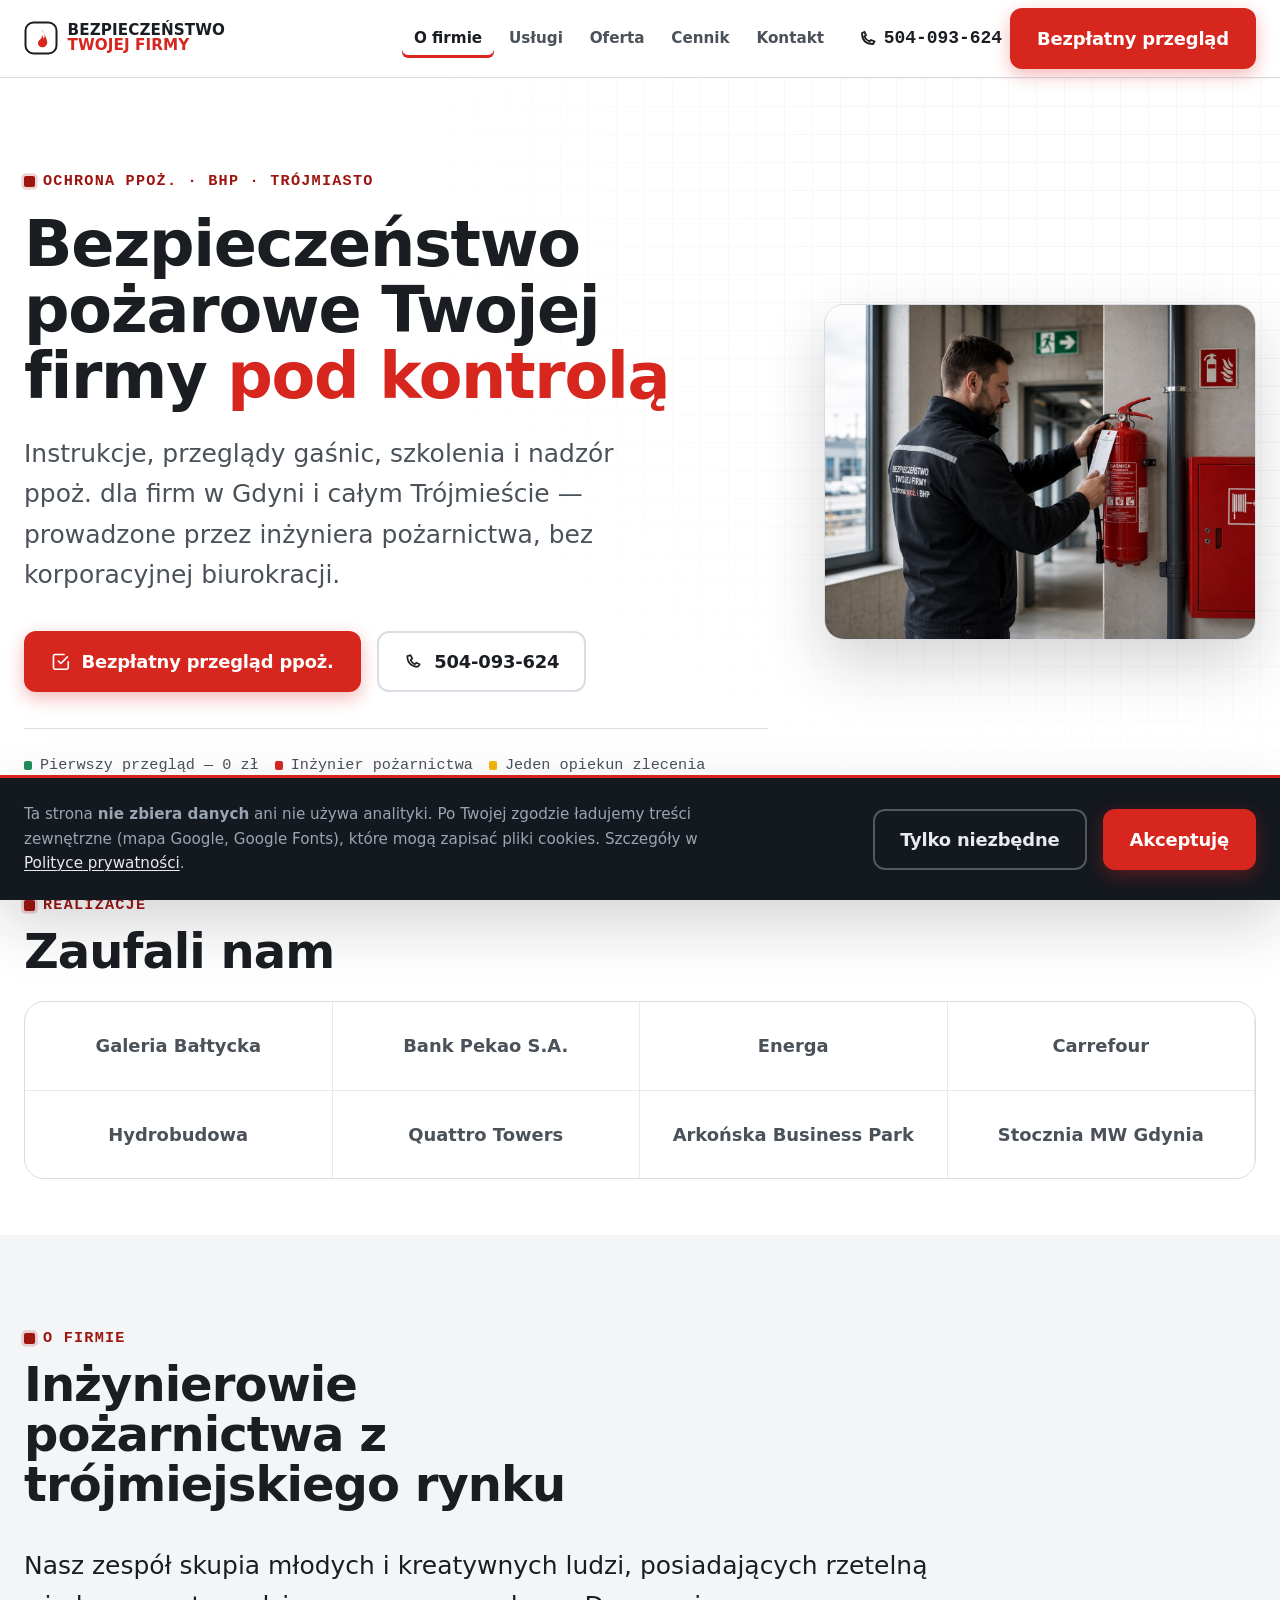
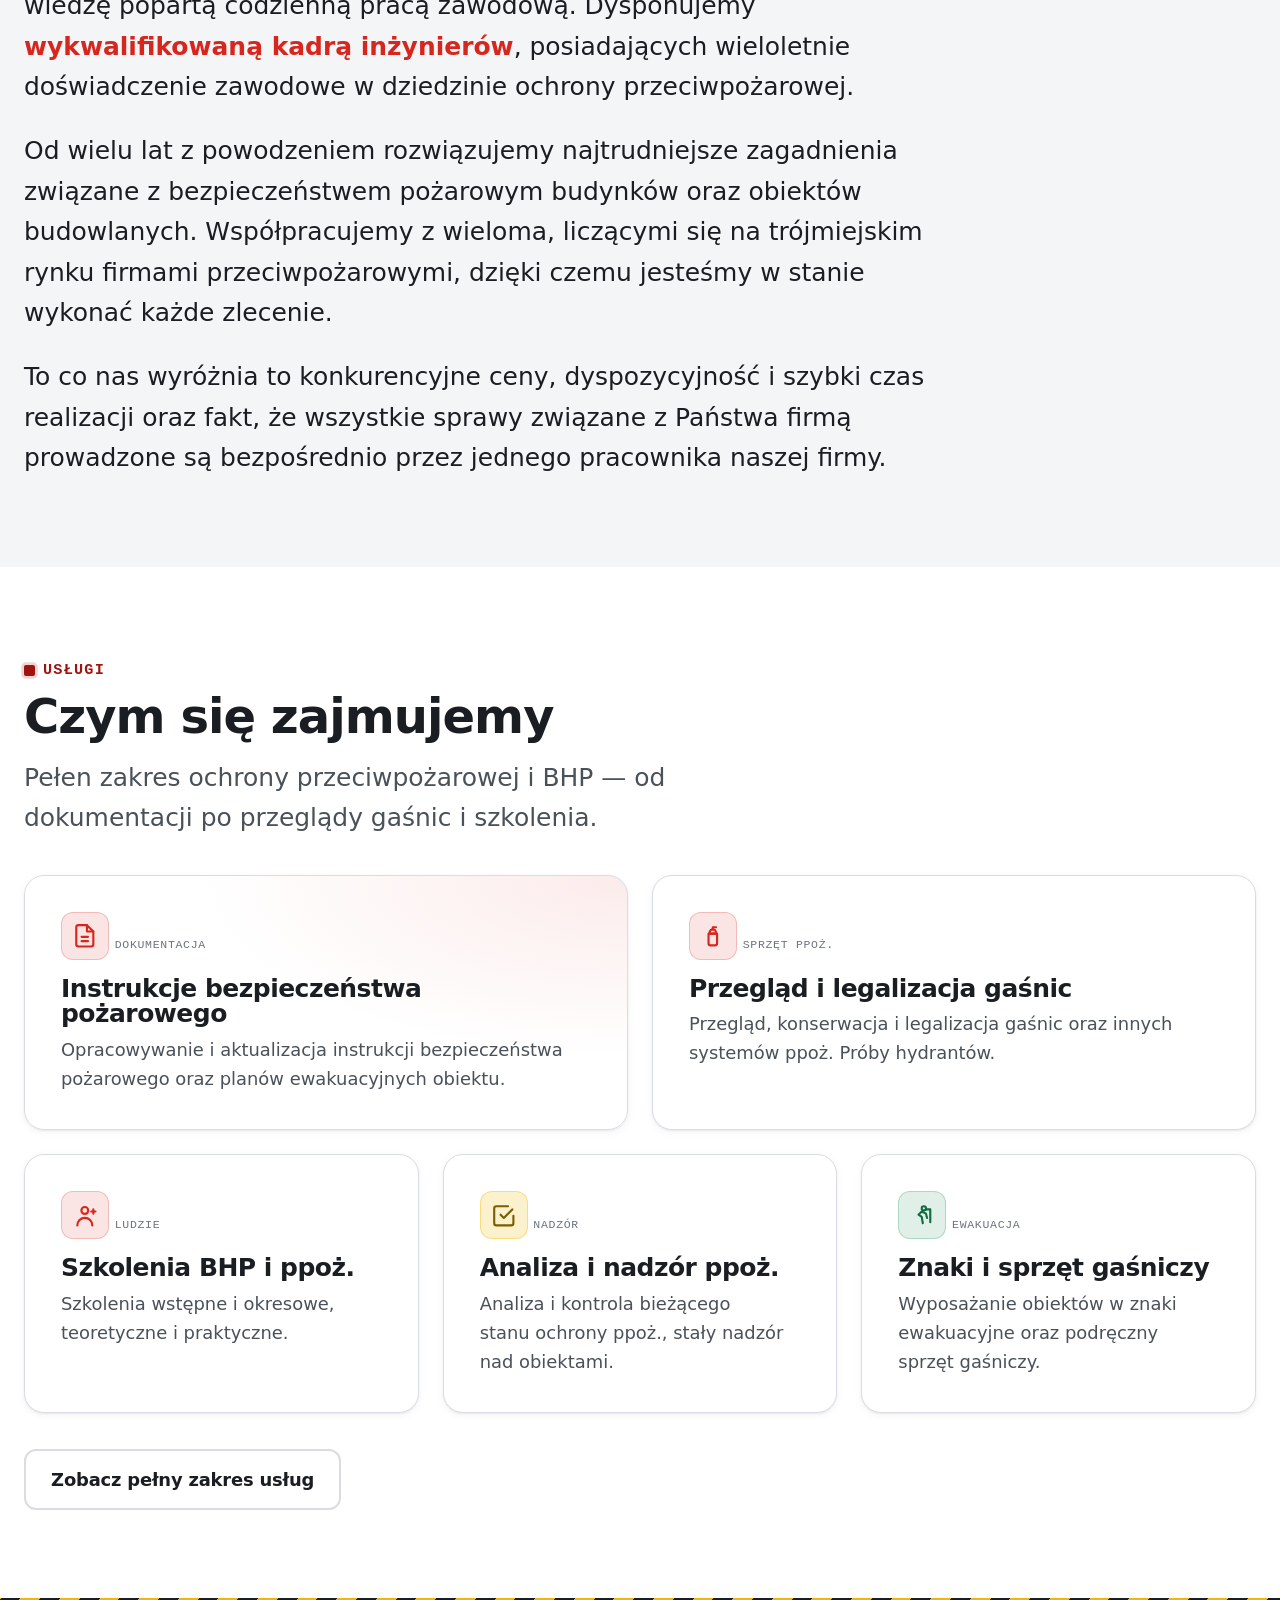
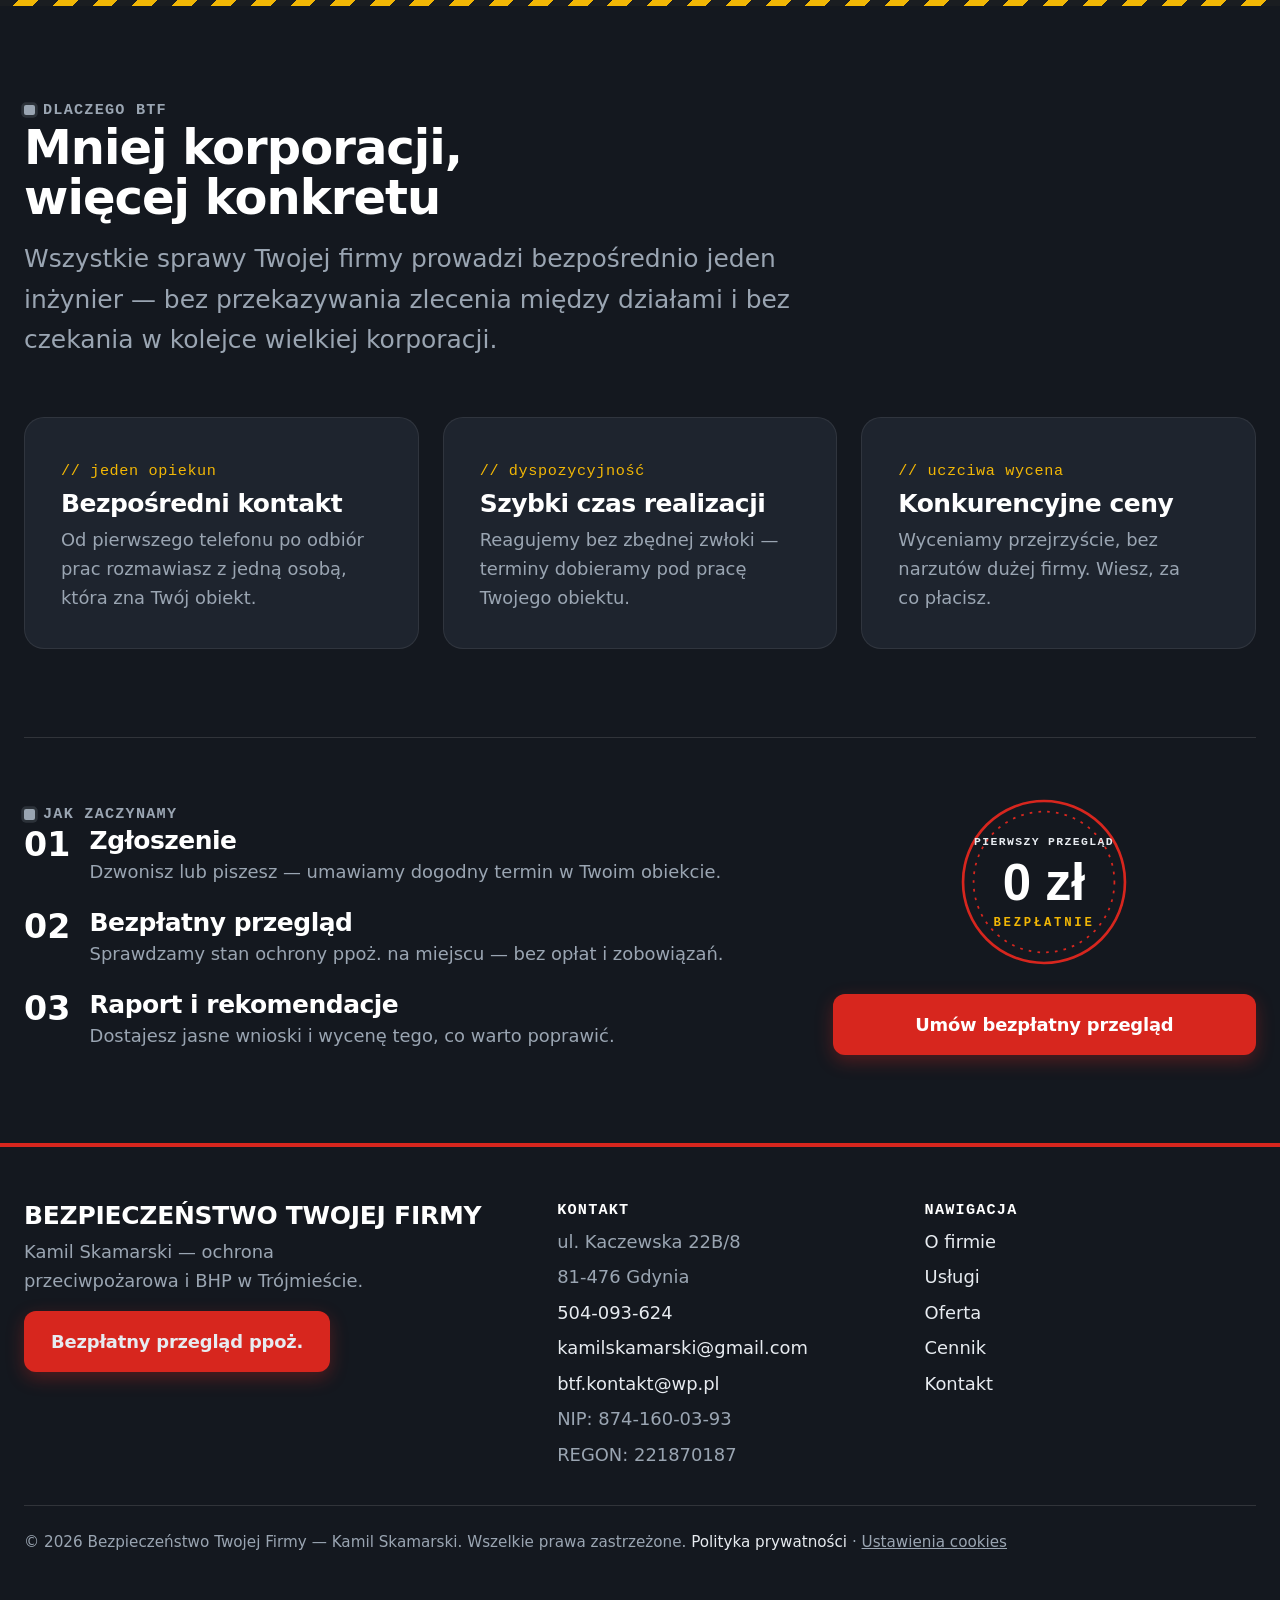
==== index.html @ 6c45b026 "BTF — nowoczesna statyczna strona ppoż./BHP dla GitHub Pages (mapa bez klucza API)" ====
<!doctype html>
<html lang="pl">
<head>
  <meta charset="utf-8">
  <meta name="viewport" content="width=device-width, initial-scale=1">
  <title>BTF — Bezpieczeństwo Twojej Firmy | ochrona ppoż. i BHP, Trójmiasto</title>
  <meta name="description" content="Bezpieczeństwo Twojej Firmy — Kamil Skamarski. Ochrona przeciwpożarowa i BHP w Gdyni i całym Trójmieście: instrukcje, przeglądy gaśnic, szkolenia. Pierwszy przegląd ppoż. bezpłatnie.">
  <link rel="canonical" href="https://btf-gdynia.pl/">
  <link rel="icon" href="assets/img/favicon.svg" type="image/svg+xml">
  <meta property="og:title" content="BTF — Bezpieczeństwo Twojej Firmy">
  <meta property="og:description" content="Ochrona przeciwpożarowa i BHP w Trójmieście. Pierwszy przegląd ppoż. bezpłatnie.">
  <meta property="og:type" content="website">
  <meta property="og:url" content="https://btf-gdynia.pl/">
  <meta property="og:image" content="assets/img/og-default.jpg">
  <link rel="stylesheet" href="assets/css/tokens.css">
  <link rel="stylesheet" href="assets/css/base.css">
  <link rel="stylesheet" href="assets/css/layout.css">
  <script type="application/ld+json">
  {
    "@context": "https://schema.org",
    "@type": "LocalBusiness",
    "name": "Bezpieczeństwo Twojej Firmy — Kamil Skamarski",
    "description": "Ochrona przeciwpożarowa (ppoż.) i BHP dla firm w Gdyni i Trójmieście.",
    "url": "https://btf-gdynia.pl/",
    "telephone": "+48504093624",
    "email": "kamilskamarski@gmail.com",
    "image": "https://btf-gdynia.pl/assets/img/og-default.jpg",
    "address": {
      "@type": "PostalAddress",
      "streetAddress": "ul. Kaczewska 22B/8",
      "postalCode": "81-476",
      "addressLocality": "Gdynia",
      "addressCountry": "PL"
    },
    "areaServed": "Trójmiasto",
    "vatID": "874-160-03-93"
  }
  </script>
</head>
<body>
  <a class="skip-link" href="#main">Przejdź do treści</a>
  <header class="site-header">
    <div class="container site-header__inner">
      <a class="brand" href="index.html" aria-label="Bezpieczeństwo Twojej Firmy — strona główna">
        <svg class="brand__mark" width="34" height="34" viewBox="0 0 34 34" aria-hidden="true" fill="none">
          <rect x="1.5" y="1.5" width="31" height="31" rx="8" stroke="currentColor" stroke-width="2"/>
          <path d="M17 8c2.4 2.3 3.6 4.6 3.6 6.9 0 1.2-.5 2.2-1.3 2.9.1-1.3-.4-2.5-1.5-3.6.2 2.3-.8 3.6-2 4.6-1 .9-1.8 1.9-1.8 3.4 0 2.4 2 4.1 4.3 4.1 2.8 0 5-2.2 5-5.3C22.3 16.4 20 11.6 17 8Z" fill="#D7261E"/>
        </svg>
        <span class="brand__name">Bezpieczeństwo<br><b>Twojej Firmy</b></span>
      </a>
      <button class="nav-toggle" type="button" aria-label="Otwórz menu" aria-expanded="false" aria-controls="primary-nav">
        <svg width="22" height="22" viewBox="0 0 22 22" aria-hidden="true" fill="none" stroke="currentColor" stroke-width="2" stroke-linecap="round">
          <path d="M3 6h16M3 11h16M3 16h16"/>
        </svg>
      </button>
      <nav id="primary-nav" class="primary-nav" aria-label="Menu główne">
        <ul class="primary-nav__list">
          <li><a href="index.html" aria-current="page">O firmie</a></li>
          <li><a href="uslugi.html">Usługi</a></li>
          <li><a href="oferta.html">Oferta</a></li>
          <li><a href="cennik.html">Cennik</a></li>
          <li><a href="kontakt.html">Kontakt</a></li>
        </ul>
      </nav>
      <div class="header-cta">
        <a class="header-phone" href="tel:+48504093624">
          <svg width="18" height="18" viewBox="0 0 18 18" aria-hidden="true" fill="none" stroke="currentColor" stroke-width="1.8">
            <path d="M3 4c0 7 4 11 11 11l1.5-2.5L12 11l-1.5 1.5C8.7 11.8 6.2 9.3 5.5 7.5L7 6 5.5 3 3 4Z"/>
          </svg>
          <span class="header-phone__label">504-093-624</span>
        </a>
        <a class="btn btn--primary" href="oferta.html#bezplatny-przeglad">Bezpłatny przegląd</a>
      </div>
    </div>
  </header>

  <main id="main">
    <section class="hero">
      <div class="container hero__grid">
        <div class="hero__copy">
          <span class="eyebrow">Ochrona ppoż. · BHP · Trójmiasto</span>
          <h1>Bezpieczeństwo pożarowe Twojej firmy <span class="accent">pod&nbsp;kontrolą</span></h1>
          <p class="hero__lead">Instrukcje, przeglądy gaśnic, szkolenia i nadzór ppoż. dla firm w Gdyni i całym Trójmieście — prowadzone przez inżyniera pożarnictwa, bez korporacyjnej biurokracji.</p>
          <div class="hero__cta">
            <a class="btn btn--primary" href="oferta.html#bezplatny-przeglad">
              <svg class="btn__ico" viewBox="0 0 24 24" aria-hidden="true" fill="none" stroke="currentColor" stroke-width="2" stroke-linecap="round" stroke-linejoin="round"><path d="m9 11 3 3 8-8"/><path d="M21 12v7a2 2 0 0 1-2 2H5a2 2 0 0 1-2-2V5a2 2 0 0 1 2-2h11"/></svg>
              Bezpłatny przegląd ppoż.
            </a>
            <a class="btn btn--ghost" href="tel:+48504093624">
              <svg class="btn__ico" viewBox="0 0 24 24" aria-hidden="true" fill="none" stroke="currentColor" stroke-width="2"><path d="M4 5c0 8 5 13 13 13l2-3-4-2-2 2c-2-1-4-3-5-5l2-2-2-4-4 1Z"/></svg>
              504-093-624
            </a>
          </div>
          <ul class="hero__tags">
            <li class="is-evac">Pierwszy przegląd — 0&nbsp;zł</li>
            <li>Inżynier pożarnictwa</li>
            <li class="is-caution">Jeden opiekun zlecenia</li>
          </ul>
        </div>

        <figure class="hero__media">
          <img class="hero__img" src="assets/img/hero.jpg" width="1422" height="1106"
               alt="Inżynier Bezpieczeństwo Twojej Firmy sprawdza gaśnicę proszkową w obiekcie, obok znak ewakuacyjny i szafka hydrantowa">
        </figure>
      </div>
    </section>

    <section class="logos">
      <div class="container">
        <div class="section__head">
          <span class="eyebrow">Realizacje</span>
          <h2>Zaufali nam</h2>
        </div>
        <ul class="logos__list">
          <li>Galeria Bałtycka</li>
          <li>Bank Pekao S.A.</li>
          <li>Energa</li>
          <li>Carrefour</li>
          <li>Hydrobudowa</li>
          <li>Quattro Towers</li>
          <li>Arkońska Business Park</li>
          <li>Stocznia MW Gdynia</li>
        </ul>
      </div>
    </section>

    <section class="section section--alt">
      <div class="container">
        <div class="section__head">
          <span class="eyebrow">O firmie</span>
          <h2>Inżynierowie pożarnictwa z trójmiejskiego rynku</h2>
        </div>
        <div class="prose">
          <p>Nasz zespół skupia młodych i kreatywnych ludzi, posiadających rzetelną wiedzę popartą codzienną pracą zawodową. Dysponujemy <span class="lead-mark">wykwalifikowaną kadrą inżynierów</span>, posiadających wieloletnie doświadczenie zawodowe w dziedzinie ochrony przeciwpożarowej.</p>
          <p>Od wielu lat z powodzeniem rozwiązujemy najtrudniejsze zagadnienia związane z bezpieczeństwem pożarowym budynków oraz obiektów budowlanych. Współpracujemy z wieloma, liczącymi się na trójmiejskim rynku firmami przeciwpożarowymi, dzięki czemu jesteśmy w stanie wykonać każde zlecenie.</p>
          <p>To co nas wyróżnia to konkurencyjne ceny, dyspozycyjność i szybki czas realizacji oraz fakt, że wszystkie sprawy związane z Państwa firmą prowadzone są bezpośrednio przez jednego pracownika naszej firmy.</p>
        </div>
      </div>
    </section>

    <section class="section" id="uslugi-teaser">
      <div class="container">
        <div class="section__head">
          <span class="eyebrow">Usługi</span>
          <h2>Czym się zajmujemy</h2>
          <p>Pełen zakres ochrony przeciwpożarowej i BHP — od dokumentacji po przeglądy gaśnic i szkolenia.</p>
        </div>
        <div class="bento">
          <article class="card card--feature">
            <span class="card__icon" aria-hidden="true">
              <svg viewBox="0 0 24 24" fill="none" stroke="currentColor" stroke-width="2" stroke-linecap="round" stroke-linejoin="round"><path d="M14 2H6a2 2 0 0 0-2 2v16a2 2 0 0 0 2 2h12a2 2 0 0 0 2-2V8Z"/><path d="M14 2v6h6M9 13h6M9 17h6"/></svg>
            </span>
            <span class="card__tag">Dokumentacja</span>
            <h3>Instrukcje bezpieczeństwa pożarowego</h3>
            <p>Opracowywanie i aktualizacja instrukcji bezpieczeństwa pożarowego oraz planów ewakuacyjnych obiektu.</p>
          </article>
          <article class="card card--wide">
            <span class="card__icon" aria-hidden="true">
              <svg viewBox="0 0 24 24" fill="none" stroke="currentColor" stroke-width="2" stroke-linecap="round" stroke-linejoin="round"><path d="M9 9a3 3 0 0 1 6 0v1h-6Z"/><path d="M8 10h8v9a2 2 0 0 1-2 2h-4a2 2 0 0 1-2-2Z"/><path d="M12 6V4M12 4h3"/></svg>
            </span>
            <span class="card__tag">Sprzęt ppoż.</span>
            <h3>Przegląd i legalizacja gaśnic</h3>
            <p>Przegląd, konserwacja i legalizacja gaśnic oraz innych systemów ppoż. Próby hydrantów.</p>
          </article>
          <article class="card">
            <span class="card__icon" aria-hidden="true">
              <svg viewBox="0 0 24 24" fill="none" stroke="currentColor" stroke-width="2" stroke-linecap="round" stroke-linejoin="round"><circle cx="12" cy="7" r="3.2"/><path d="M5 21a7 7 0 0 1 14 0"/><path d="M18 8h4M20 6v4"/></svg>
            </span>
            <span class="card__tag">Ludzie</span>
            <h3>Szkolenia BHP i ppoż.</h3>
            <p>Szkolenia wstępne i okresowe, teoretyczne i praktyczne.</p>
          </article>
          <article class="card">
            <span class="card__icon card__icon--caution" aria-hidden="true">
              <svg viewBox="0 0 24 24" fill="none" stroke="currentColor" stroke-width="2" stroke-linecap="round" stroke-linejoin="round"><path d="m9 11 3 3 8-8"/><path d="M21 12v7a2 2 0 0 1-2 2H5a2 2 0 0 1-2-2V5a2 2 0 0 1 2-2h11"/></svg>
            </span>
            <span class="card__tag">Nadzór</span>
            <h3>Analiza i nadzór ppoż.</h3>
            <p>Analiza i kontrola bieżącego stanu ochrony ppoż., stały nadzór nad obiektami.</p>
          </article>
          <article class="card">
            <span class="card__icon card__icon--evac" aria-hidden="true">
              <svg viewBox="0 0 24 24" fill="none" stroke="currentColor" stroke-width="2" stroke-linecap="round" stroke-linejoin="round"><circle cx="13" cy="5" r="2"/><path d="M11 8 8 11l3 2 1 6M11 8l4 2 1 4"/><path d="M19 6v12M19 6h-4"/></svg>
            </span>
            <span class="card__tag">Ewakuacja</span>
            <h3>Znaki i sprzęt gaśniczy</h3>
            <p>Wyposażanie obiektów w znaki ewakuacyjne oraz podręczny sprzęt gaśniczy.</p>
          </article>
        </div>
        <p style="margin-top: var(--space-l)">
          <a class="btn btn--ghost" href="uslugi.html">Zobacz pełny zakres usług</a>
        </p>
      </div>
    </section>

    <section class="band--carbon">
      <div class="tape-rule" aria-hidden="true"></div>
      <div class="container band__inner">
        <span class="eyebrow eyebrow--on-carbon">Dlaczego BTF</span>
        <h2>Mniej korporacji, więcej konkretu</h2>
        <p class="band__intro">Wszystkie sprawy Twojej firmy prowadzi bezpośrednio jeden inżynier — bez przekazywania zlecenia między działami i bez czekania w kolejce wielkiej korporacji.</p>

        <div class="why-grid">
          <article class="why-card">
            <span class="why-card__k">// jeden opiekun</span>
            <h3>Bezpośredni kontakt</h3>
            <p>Od pierwszego telefonu po odbiór prac rozmawiasz z jedną osobą, która zna Twój obiekt.</p>
          </article>
          <article class="why-card">
            <span class="why-card__k">// dyspozycyjność</span>
            <h3>Szybki czas realizacji</h3>
            <p>Reagujemy bez zbędnej zwłoki — terminy dobieramy pod pracę Twojego obiektu.</p>
          </article>
          <article class="why-card">
            <span class="why-card__k">// uczciwa wycena</span>
            <h3>Konkurencyjne ceny</h3>
            <p>Wyceniamy przejrzyście, bez narzutów dużej firmy. Wiesz, za co płacisz.</p>
          </article>
        </div>

        <div class="steps-wrap">
          <div>
            <span class="eyebrow eyebrow--on-carbon">Jak zaczynamy</span>
            <ol class="steps">
              <li class="step"><span class="step__num" aria-hidden="true"></span><div><h3>Zgłoszenie</h3><p>Dzwonisz lub piszesz — umawiamy dogodny termin w Twoim obiekcie.</p></div></li>
              <li class="step"><span class="step__num" aria-hidden="true"></span><div><h3>Bezpłatny przegląd</h3><p>Sprawdzamy stan ochrony ppoż. na miejscu — bez opłat i zobowiązań.</p></div></li>
              <li class="step"><span class="step__num" aria-hidden="true"></span><div><h3>Raport i rekomendacje</h3><p>Dostajesz jasne wnioski i wycenę tego, co warto poprawić.</p></div></li>
            </ol>
          </div>
          <div class="seal-card">
            <svg class="seal" viewBox="0 0 200 200" role="img" aria-label="Pieczęć: pierwszy przegląd ppoż. bezpłatnie" xmlns="http://www.w3.org/2000/svg">
              <circle cx="100" cy="100" r="92" fill="none" stroke="#D7261E" stroke-width="3"/>
              <circle cx="100" cy="100" r="80" fill="none" stroke="#D7261E" stroke-width="2" stroke-dasharray="3 7"/>
              <text x="100" y="58" text-anchor="middle" fill="#E7EBF0" font-family="'IBM Plex Mono', monospace" font-size="13" font-weight="600" letter-spacing="0.12em">PIERWSZY PRZEGLĄD</text>
              <text x="100" y="120" text-anchor="middle" fill="#FFFFFF" font-family="'Archivo', sans-serif" font-size="58" font-weight="900">0 zł</text>
              <text x="100" y="150" text-anchor="middle" fill="#F2B705" font-family="'IBM Plex Mono', monospace" font-size="14" font-weight="600" letter-spacing="0.22em">BEZPŁATNIE</text>
            </svg>
            <a class="btn btn--primary" href="oferta.html#bezplatny-przeglad">Umów bezpłatny przegląd</a>
          </div>
        </div>
      </div>
    </section>
  </main>

  <footer class="site-footer">
    <div class="container">
      <div class="footer-grid">
        <div>
          <h2>BEZPIECZEŃSTWO TWOJEJ FIRMY</h2>
          <p class="footer-tagline">Kamil Skamarski — ochrona przeciwpożarowa i BHP w Trójmieście.</p>
          <p class="footer-cta">
            <a class="btn btn--primary" href="oferta.html#bezplatny-przeglad">Bezpłatny przegląd ppoż.</a>
          </p>
        </div>
        <div>
          <h3>Kontakt</h3>
          <ul class="footer-list">
            <li>ul. Kaczewska 22B/8</li>
            <li>81-476 Gdynia</li>
            <li><a href="tel:+48504093624">504-093-624</a></li>
            <li><a href="mailto:kamilskamarski@gmail.com">kamilskamarski@gmail.com</a></li>
            <li><a href="mailto:btf.kontakt@wp.pl">btf.kontakt@wp.pl</a></li>
            <li>NIP: 874-160-03-93</li>
            <li>REGON: 221870187</li>
          </ul>
        </div>
        <div>
          <h3>Nawigacja</h3>
          <ul class="footer-list">
            <li><a href="index.html">O firmie</a></li>
            <li><a href="uslugi.html">Usługi</a></li>
            <li><a href="oferta.html">Oferta</a></li>
            <li><a href="cennik.html">Cennik</a></li>
            <li><a href="kontakt.html">Kontakt</a></li>
          </ul>
        </div>
      </div>
      <p class="footer-meta">© 2026 Bezpieczeństwo Twojej Firmy — Kamil Skamarski. Wszelkie prawa zastrzeżone. <a href="polityka-prywatnosci.html">Polityka prywatności</a> · <button type="button" class="footer-cookie-link" data-cookie-settings>Ustawienia cookies</button></p>
    </div>
  </footer>
  <script src="assets/js/nav.js" defer></script>
  <script src="assets/js/consent.js" defer></script>
</body>
</html>
---- assets/css/tokens.css ----
/* ==========================================================================
   BTF design tokens — single source of truth for the visual system.
   Direction "Plan ewakuacji": light, trustworthy base + a coded safety-sign
   language (red = ppoż., amber = ostrzeżenie, green = ewakuacja) and an
   industrial signage typography. One dark "carbon" band adds depth.
   ========================================================================== */
/* Web fonts (Google Fonts) are loaded by assets/js/consent.js ONLY after the
   user accepts cookies/third-party content. Until then the fallback stack in
   --font-* below is used, so the page is fully styled without any third party. */

:root {
  /* --- Brand & surfaces ------------------------------------------------- */
  --color-accent: #D7261E;        /* ppoż. red — the ONLY place this hex lives */
  --color-accent-ink: #9E140E;    /* darker red for text/hover on light bg    */
  --color-ink: #1A1D21;           /* slate ink — primary text                 */
  --color-ink-2: #4A5159;         /* secondary text                          */
  --color-ink-3: #6B7480;         /* muted / captions                        */
  --color-surface: #FFFFFF;       /* base surface                            */
  --color-surface-2: #F4F5F7;     /* alt surface / section bands             */
  --color-surface-3: #E7E9ED;     /* hairlines on light                      */
  --color-line: #D9DDE3;          /* borders                                 */
  --color-on-accent: #FFFFFF;     /* text on the red accent                  */

  /* --- Carbon (the one dark band) + blueprint texture ------------------- */
  --color-carbon: #14181F;        /* dark band background                    */
  --color-carbon-2: #1E242E;      /* raised surface on carbon                */
  --color-on-carbon: #E7EBF0;     /* text on carbon                          */
  --color-on-carbon-2: #9AA5B2;   /* muted text on carbon                    */
  --color-blueprint: #CBD5E1;     /* blueprint / plan line on light          */
  --color-blueprint-ink: #93A2B5; /* stronger plan line                      */

  /* --- Safety accents (coded BHP/ISO semantics) ------------------------- */
  --color-caution: #F2B705;       /* amber — ostrzeżenie                     */
  --color-caution-ink: #7A5E00;   /* readable amber text on light            */
  --color-evac: #1E8E5A;          /* green — ewakuacja / pierwsza pomoc      */
  --color-evac-ink: #126C43;      /* readable evac text on light             */

  /* --- Typography ------------------------------------------------------- */
  --font-display: "Archivo", "Segoe UI", system-ui, -apple-system, Arial, sans-serif;
  --font-sans: "IBM Plex Sans", "Segoe UI", system-ui, -apple-system, Roboto, Arial, sans-serif;
  --font-mono: "IBM Plex Mono", ui-monospace, "SFMono-Regular", Menlo, Consolas, monospace;

  /* --- Fluid type scale (clamp: min, preferred, max) -------------------- */
  --step--1: clamp(0.83rem, 0.78rem + 0.25vw, 0.95rem);
  --step-0:  clamp(1rem, 0.95rem + 0.35vw, 1.12rem);
  --step-1:  clamp(1.2rem, 1.08rem + 0.6vw, 1.6rem);
  --step-2:  clamp(1.45rem, 1.2rem + 1.1vw, 2.25rem);
  --step-3:  clamp(1.85rem, 1.4rem + 2vw, 3rem);
  --step-4:  clamp(2.5rem, 1.7rem + 3.8vw, 4.75rem);
  --leading-tight: 1.04;
  --leading: 1.62;

  /* --- Spacing scale ---------------------------------------------------- */
  --space-3xs: 0.25rem;
  --space-2xs: 0.5rem;
  --space-xs: 0.75rem;
  --space-s: 1rem;
  --space-m: 1.5rem;
  --space-l: 2.25rem;
  --space-xl: 3.5rem;
  --space-2xl: 5.5rem;

  /* --- Radius / shadow / layout ---------------------------------------- */
  --radius-s: 6px;
  --radius-m: 12px;
  --radius-l: 20px;
  --shadow-1: 0 1px 2px rgba(20, 24, 31, 0.06), 0 2px 8px rgba(20, 24, 31, 0.05);
  --shadow-2: 0 10px 30px rgba(20, 24, 31, 0.12);
  --shadow-3: 0 24px 60px rgba(20, 24, 31, 0.18);
  --container: 78rem;
  --header-h: 4.75rem;

  /* --- Signature: hazard tape (used once, deliberately) ----------------- */
  --tape: repeating-linear-gradient(
    -45deg,
    var(--color-ink) 0 14px,
    var(--color-caution) 14px 28px
  );
}
---- assets/css/base.css ----
/* ==========================================================================
   BTF base/reset + global primitives. Builds on tokens.css.
   ========================================================================== */

/* --- Modern reset ---------------------------------------------------------- */
*, *::before, *::after { box-sizing: border-box; }
* { margin: 0; }
html { -webkit-text-size-adjust: 100%; text-size-adjust: 100%; }
html:focus-within { scroll-behavior: smooth; }

body {
  min-height: 100svh;
  font-family: var(--font-sans);
  font-size: var(--step-0);
  line-height: var(--leading);
  color: var(--color-ink);
  background: var(--color-surface);
  -webkit-font-smoothing: antialiased;
  text-rendering: optimizeLegibility;
}

img, picture, svg, iframe { display: block; max-width: 100%; }
img { height: auto; }
input, button, textarea, select { font: inherit; color: inherit; }

h1, h2, h3, h4 {
  font-family: var(--font-display);
  line-height: var(--leading-tight);
  letter-spacing: -0.02em;
  font-weight: 800;
  text-wrap: balance;
}
h1 { font-weight: 900; }
p { text-wrap: pretty; }

a { color: var(--color-accent-ink); text-decoration-thickness: 0.08em; text-underline-offset: 0.15em; }
a:hover { color: var(--color-ink); }

ul, ol { padding: 0; }

/* --- Focus visibility (accessibility) ------------------------------------- */
:focus-visible {
  outline: 3px solid var(--color-accent);
  outline-offset: 2px;
  border-radius: 2px;
}

/* --- Layout primitives ----------------------------------------------------- */
.container {
  width: min(100% - 2 * var(--space-m), var(--container));
  margin-inline: auto;
}

.section { padding-block: var(--space-2xl); }
.section--alt { background: var(--color-surface-2); }

/* "Safety tag" eyebrow — reads like a sign label, coded by colour.
   Default = ppoż. red; --evac = ewakuacja green; --caution = ostrzeżenie amber. */
.eyebrow {
  display: inline-flex;
  align-items: center;
  gap: 0.55em;
  font-family: var(--font-mono);
  font-size: var(--step--1);
  font-weight: 600;
  letter-spacing: 0.08em;
  text-transform: uppercase;
  color: var(--color-accent-ink);
}
.eyebrow::before {
  content: "";
  width: 0.7em;
  height: 0.7em;
  border-radius: 2px;
  background: currentColor;
  box-shadow: 0 0 0 0.18em color-mix(in srgb, currentColor 18%, transparent);
}
.eyebrow--evac { color: var(--color-evac-ink); }
.eyebrow--caution { color: var(--color-caution-ink); }
.eyebrow--on-carbon { color: var(--color-on-carbon-2); }

/* --- Buttons / CTAs -------------------------------------------------------- */
.btn {
  display: inline-flex;
  align-items: center;
  gap: 0.6em;
  padding: 0.78em 1.4em;
  border-radius: var(--radius-m);
  font-family: var(--font-display);
  font-weight: 700;
  letter-spacing: -0.01em;
  text-decoration: none;
  border: 2px solid transparent;
  transition: background-color 160ms ease, color 160ms ease, border-color 160ms ease, transform 160ms ease, box-shadow 160ms ease;
}
.btn:hover { transform: translateY(-1px); }
.btn--primary {
  background: var(--color-accent);
  color: var(--color-on-accent);
  box-shadow: 0 6px 18px color-mix(in srgb, var(--color-accent) 32%, transparent);
}
.btn--primary:hover { background: var(--color-accent-ink); color: var(--color-on-accent); }
.btn--ghost { border-color: var(--color-line); color: var(--color-ink); background: var(--color-surface); }
.btn--ghost:hover { border-color: var(--color-ink); color: var(--color-ink); }
/* CTAs sitting on the dark carbon band */
.btn--on-carbon { border-color: color-mix(in srgb, var(--color-on-carbon) 28%, transparent); color: var(--color-on-carbon); }
.btn--on-carbon:hover { border-color: var(--color-on-carbon); color: var(--color-on-carbon); background: color-mix(in srgb, var(--color-on-carbon) 8%, transparent); }
.btn .btn__ico { width: 1.1em; height: 1.1em; }

.visually-hidden {
  position: absolute;
  width: 1px; height: 1px;
  padding: 0; margin: -1px;
  overflow: hidden;
  clip: rect(0 0 0 0);
  white-space: nowrap;
  border: 0;
}

.skip-link {
  position: absolute;
  left: var(--space-s);
  top: -3rem;
  background: var(--color-ink);
  color: #fff;
  padding: 0.5em 1em;
  border-radius: var(--radius-s);
  z-index: 1000;
  transition: top 160ms ease;
}
.skip-link:focus { top: var(--space-s); color: #fff; }

/* --- Cross-document view transitions (progressive enhancement) ------------- */
@view-transition {
  navigation: auto;
}

/* --- Reduced motion: neutralize all motion globally ------------------------ */
@media (prefers-reduced-motion: reduce) {
  html:focus-within { scroll-behavior: auto; }
  *, *::before, *::after {
    animation-duration: 0.01ms !important;
    animation-iteration-count: 1 !important;
    transition-duration: 0.01ms !important;
    scroll-behavior: auto !important;
  }
  ::view-transition-group(*),
  ::view-transition-old(*),
  ::view-transition-new(*) {
    animation: none !important;
  }
}
---- assets/css/layout.css ----
/* ==========================================================================
   BTF layout & components — "Plan ewakuacji" direction.
   Builds on tokens.css + base.css. Single accent source stays in tokens.css;
   everything here uses var(--color-accent) / color-mix, never the literal hex.
   ========================================================================== */

/* --- Sticky accessible header --------------------------------------------- */
.site-header {
  position: sticky;
  top: 0;
  z-index: 100;
  background: color-mix(in srgb, var(--color-surface) 86%, transparent);
  backdrop-filter: saturate(1.4) blur(10px);
  border-bottom: 1px solid var(--color-line);
}
.site-header__inner {
  display: flex;
  align-items: center;
  gap: var(--space-m);
  min-height: var(--header-h);
  padding-block: var(--space-2xs);
}
.brand {
  display: inline-flex;
  align-items: center;
  gap: 0.6rem;
  text-decoration: none;
  color: var(--color-ink);
  font-family: var(--font-display);
  font-weight: 800;
  line-height: 1.02;
}
.brand:hover { color: var(--color-ink); }
.brand__mark { flex: 0 0 auto; }
.brand__name { font-size: var(--step--1); letter-spacing: 0.005em; text-transform: uppercase; }
.brand__name b { color: var(--color-accent); }

.primary-nav { margin-inline-start: auto; }
.primary-nav__list {
  list-style: none;
  display: flex;
  gap: var(--space-3xs);
  align-items: center;
}
.primary-nav__list a {
  display: inline-block;
  padding: 0.5em 0.75em;
  border-radius: var(--radius-s);
  text-decoration: none;
  color: var(--color-ink-2);
  font-weight: 600;
  font-size: var(--step--1);
}
.primary-nav__list a:hover { color: var(--color-ink); background: var(--color-surface-2); }
.primary-nav__list a[aria-current="page"] {
  color: var(--color-ink);
  box-shadow: inset 0 -3px 0 0 var(--color-accent);
}

.header-cta { display: flex; align-items: center; gap: var(--space-2xs); }
.header-phone {
  display: inline-flex;
  align-items: center;
  gap: 0.4rem;
  font-family: var(--font-mono);
  font-weight: 600;
  text-decoration: none;
  color: var(--color-ink);
  white-space: nowrap;
}
.header-phone:hover { color: var(--color-accent-ink); }

.nav-toggle {
  display: none;
  align-items: center;
  justify-content: center;
  width: 2.75rem; height: 2.75rem;
  border: 1px solid var(--color-line);
  border-radius: var(--radius-s);
  background: var(--color-surface);
  cursor: pointer;
}
.nav-toggle:hover { border-color: var(--color-ink); }

/* --- Footer ---------------------------------------------------------------- */
.site-footer {
  background: var(--color-carbon);
  color: var(--color-on-carbon-2);
  padding-block: var(--space-xl);
  border-top: 4px solid var(--color-accent);
}
.site-footer a { color: var(--color-on-carbon); text-decoration: none; }
.site-footer a:hover { color: #fff; text-decoration: underline; }
.footer-grid {
  display: grid;
  gap: var(--space-l);
  grid-template-columns: 1.5fr 1fr 1fr;
}
.site-footer h2 { color: #fff; font-size: var(--step-1); letter-spacing: -0.01em; }
.site-footer h3 { color: #fff; font-family: var(--font-mono); font-weight: 600; font-size: var(--step--1); text-transform: uppercase; letter-spacing: 0.08em; margin-bottom: var(--space-2xs); }
.footer-list { list-style: none; display: grid; gap: 0.4rem; }
.footer-tagline { margin-top: var(--space-2xs); color: var(--color-on-carbon-2); max-width: 34ch; }
.footer-cta { margin-top: var(--space-s); }
.footer-meta { margin-top: var(--space-l); padding-top: var(--space-m); border-top: 1px solid rgba(255,255,255,0.12); font-size: var(--step--1); color: var(--color-on-carbon-2); }

/* --- Hero ------------------------------------------------------------------ */
.hero {
  padding-block: var(--space-2xl) var(--space-xl);
  position: relative;
  overflow: hidden;
}
/* faint blueprint grid bleeding from the right, behind the hero */
.hero::before {
  content: "";
  position: absolute;
  inset: 0 -10% -40% 35%;
  background-image:
    linear-gradient(var(--color-surface-2) 1px, transparent 1px),
    linear-gradient(90deg, var(--color-surface-2) 1px, transparent 1px);
  background-size: 28px 28px;
  -webkit-mask-image: radial-gradient(120% 90% at 80% 10%, #000 35%, transparent 75%);
  mask-image: radial-gradient(120% 90% at 80% 10%, #000 35%, transparent 75%);
  opacity: 0.8;
  pointer-events: none;
}
.hero__grid {
  position: relative;
  display: grid;
  gap: var(--space-xl);
  grid-template-columns: minmax(0, 1fr) clamp(19rem, 34vw, 27rem);
  align-items: center;
}
.hero__copy { min-width: 0; }
.hero h1 { font-size: clamp(2.3rem, 1.5rem + 3.1vw, 4rem); margin-top: var(--space-s); }
.hero h1 .accent { color: var(--color-accent); }
.hero__lead { font-size: var(--step-1); color: var(--color-ink-2); margin-top: var(--space-m); max-width: 44ch; }
.hero__cta { display: flex; flex-wrap: wrap; gap: var(--space-s); margin-top: var(--space-l); }

/* hero trust chips — real facts only, no invented numbers */
.hero__tags {
  list-style: none;
  display: flex;
  flex-wrap: wrap;
  gap: var(--space-2xs) var(--space-s);
  margin-top: var(--space-l);
  padding-top: var(--space-m);
  border-top: 1px solid var(--color-line);
}
.hero__tags li {
  display: inline-flex;
  align-items: center;
  gap: 0.5em;
  font-family: var(--font-mono);
  font-size: var(--step--1);
  font-weight: 500;
  color: var(--color-ink-2);
}
.hero__tags li::before {
  content: "";
  width: 0.55em; height: 0.55em;
  border-radius: 2px;
  background: var(--color-accent);
}
.hero__tags li.is-evac::before { background: var(--color-evac); }
.hero__tags li.is-caution::before { background: var(--color-caution); }

/* hero visual slot (generated image drops in here) */
.hero__media { position: relative; }
.hero__img {
  width: 100%;
  height: auto;
  aspect-ratio: 720 / 560;
  object-fit: cover;
  border-radius: var(--radius-l);
  border: 1px solid var(--color-line);
  box-shadow: var(--shadow-3);
  background: var(--color-surface-2);
}

/* (legacy) inline SVG evacuation plan styling — kept for optional reuse */
.plan {
  position: relative;
  border-radius: var(--radius-l);
  background: var(--color-surface);
  border: 1px solid var(--color-line);
  box-shadow: var(--shadow-3);
  padding: clamp(0.75rem, 0.4rem + 1.5vw, 1.25rem);
  overflow: hidden;
}
.plan svg { width: 100%; height: auto; display: block; }
.plan__legend {
  position: absolute;
  left: clamp(0.9rem, 0.6rem + 1vw, 1.5rem);
  bottom: clamp(0.9rem, 0.6rem + 1vw, 1.5rem);
  display: grid;
  gap: 0.3rem;
  font-family: var(--font-mono);
  font-size: 0.72rem;
  background: color-mix(in srgb, var(--color-surface) 92%, transparent);
  border: 1px solid var(--color-line);
  border-radius: var(--radius-s);
  padding: 0.5rem 0.65rem;
}
.plan__legend span { display: inline-flex; align-items: center; gap: 0.5em; color: var(--color-ink-2); }
.plan__legend i { width: 0.7em; height: 0.7em; border-radius: 2px; }

/* --- Page banner / split media (subpage imagery) --------------------------- */
.page-banner {
  margin-top: var(--space-l);
  border-radius: var(--radius-l);
  overflow: hidden;
  border: 1px solid var(--color-line);
  box-shadow: var(--shadow-2);
}
.page-banner img {
  width: 100%;
  height: auto;
  display: block;
  aspect-ratio: 16 / 6;
  object-fit: cover;
}
.page-banner--slim img { aspect-ratio: 18 / 5; }

.media-split {
  display: grid;
  grid-template-columns: 0.92fr 1.08fr;
  gap: var(--space-xl);
  align-items: stretch;
}
.media-split__media {
  border-radius: var(--radius-l);
  overflow: hidden;
  border: 1px solid var(--color-line);
  box-shadow: var(--shadow-2);
  min-height: 18rem;
}
.media-split__media img {
  width: 100%;
  height: 100%;
  display: block;
  object-fit: cover;
}
.contact-map--wide { margin-top: var(--space-xl); }

/* --- Section scaffold ------------------------------------------------------ */
.section { padding-block: var(--space-2xl); }
.section--alt { background: var(--color-surface-2); }
.section__head { max-width: 58ch; margin-bottom: var(--space-l); }
.section__head h2 { font-size: var(--step-3); margin-top: var(--space-2xs); }
.section__head p { color: var(--color-ink-2); margin-top: var(--space-s); font-size: var(--step-1); max-width: 52ch; }

/* --- Realizacje logo-wall -------------------------------------------------- */
.logos { padding-block: var(--space-xl); }
.logos .section__head { margin-bottom: var(--space-m); }
.logos__list {
  list-style: none;
  display: grid;
  grid-template-columns: repeat(4, 1fr);
  border: 1px solid var(--color-line);
  border-radius: var(--radius-l);
  overflow: hidden;
  background: var(--color-surface);
}
.logos__list li {
  display: flex;
  align-items: center;
  justify-content: center;
  text-align: center;
  min-height: 5.5rem;
  padding: var(--space-s) var(--space-m);
  font-family: var(--font-display);
  font-weight: 700;
  font-size: var(--step-0);
  color: var(--color-ink-2);
  border-right: 1px solid var(--color-surface-3);
  border-top: 1px solid var(--color-surface-3);
  transition: color 160ms ease, background 160ms ease;
}
.logos__list li:hover { color: var(--color-ink); background: var(--color-surface-2); }
.logos__list li:nth-child(-n+4) { border-top: 0; }

/* --- About / prose --------------------------------------------------------- */
.prose { max-width: 60ch; font-size: var(--step-1); }
.prose p + p { margin-top: var(--space-m); }
.prose .lead-mark { color: var(--color-accent); font-weight: 700; }
.feature-list { list-style: none; display: grid; gap: var(--space-s); }
.feature-list li { display: grid; grid-template-columns: auto 1fr; gap: var(--space-s); align-items: start; }
.feature-list svg { width: 1.4rem; height: 1.4rem; color: var(--color-accent); margin-top: 0.2rem; }

/* --- Bento grid (services teaser) ------------------------------------------ */
.bento {
  display: grid;
  gap: var(--space-m);
  grid-template-columns: repeat(6, 1fr);
}
.card {
  position: relative;
  background: var(--color-surface);
  border: 1px solid var(--color-line);
  border-radius: var(--radius-l);
  padding: var(--space-l);
  box-shadow: var(--shadow-1);
  grid-column: span 2;
  transition: transform 180ms ease, box-shadow 180ms ease, border-color 180ms ease;
}
.card:hover { transform: translateY(-3px); box-shadow: var(--shadow-2); border-color: color-mix(in srgb, var(--color-ink) 18%, var(--color-line)); }
.card--wide { grid-column: span 3; }
.card--feature {
  grid-column: span 3;
  background:
    radial-gradient(120% 120% at 100% 0%, color-mix(in srgb, var(--color-accent) 9%, var(--color-surface)) 0%, var(--color-surface) 60%);
}
.card__icon {
  display: inline-flex;
  width: 3rem; height: 3rem;
  align-items: center; justify-content: center;
  border-radius: var(--radius-m);
  background: color-mix(in srgb, var(--color-accent) 12%, var(--color-surface));
  color: var(--color-accent);
  margin-bottom: var(--space-s);
  border: 1px solid color-mix(in srgb, var(--color-accent) 22%, transparent);
}
.card__icon svg { width: 1.6rem; height: 1.6rem; }
.card__icon--evac { background: color-mix(in srgb, var(--color-evac) 14%, var(--color-surface)); color: var(--color-evac-ink); border-color: color-mix(in srgb, var(--color-evac) 26%, transparent); }
.card__icon--caution { background: color-mix(in srgb, var(--color-caution) 20%, var(--color-surface)); color: var(--color-caution-ink); border-color: color-mix(in srgb, var(--color-caution) 38%, transparent); }
.card h2, .card h3 { font-size: var(--step-1); }
.card p { color: var(--color-ink-2); margin-top: var(--space-2xs); }
.card__tag {
  display: inline-block;
  font-family: var(--font-mono);
  font-size: 0.72rem;
  letter-spacing: 0.06em;
  text-transform: uppercase;
  color: var(--color-ink-3);
  margin-bottom: var(--space-2xs);
}

/* --- Dark "carbon" band: why us + how we start ----------------------------- */
.band--carbon {
  background: var(--color-carbon);
  color: var(--color-on-carbon);
  position: relative;
}
.band--carbon .tape-rule { height: 8px; background: var(--tape); }
.band__inner { padding-block: var(--space-2xl); }
.band--carbon .eyebrow { color: var(--color-on-carbon-2); }
.band--carbon h2 { font-size: var(--step-3); color: #fff; max-width: 22ch; }
.band__intro { color: var(--color-on-carbon-2); max-width: 52ch; margin-top: var(--space-s); font-size: var(--step-1); }

.why-grid {
  display: grid;
  grid-template-columns: repeat(3, 1fr);
  gap: var(--space-m);
  margin-top: var(--space-xl);
}
.why-card {
  background: var(--color-carbon-2);
  border: 1px solid rgba(255,255,255,0.08);
  border-radius: var(--radius-l);
  padding: var(--space-l);
}
.why-card__k {
  font-family: var(--font-mono);
  font-size: var(--step--1);
  color: var(--color-caution);
  letter-spacing: 0.04em;
}
.why-card h3 { color: #fff; font-size: var(--step-1); margin-top: var(--space-2xs); }
.why-card p { color: var(--color-on-carbon-2); margin-top: var(--space-2xs); }

/* 3-step "how we start" with a free-review seal */
.steps-wrap {
  margin-top: var(--space-2xl);
  display: grid;
  grid-template-columns: 1.6fr 0.9fr;
  gap: var(--space-xl);
  align-items: center;
  border-top: 1px solid rgba(255,255,255,0.12);
  padding-top: var(--space-xl);
}
.steps { display: grid; gap: var(--space-m); counter-reset: step; }
.step { display: grid; grid-template-columns: auto 1fr; gap: var(--space-m); align-items: start; }
.step__num {
  counter-increment: step;
  font-family: var(--font-display);
  font-weight: 900;
  font-size: var(--step-2);
  line-height: 1;
  color: #fff;
  width: 2.6rem;
}
.step__num::before { content: counter(step, decimal-leading-zero); }
.step h3 { color: #fff; font-size: var(--step-1); }
.step p { color: var(--color-on-carbon-2); margin-top: 0.2rem; }
.step__arrow { display: none; }

.seal-card { display: grid; justify-items: center; text-align: center; gap: var(--space-m); }
.seal { width: clamp(8rem, 6rem + 8vw, 11rem); height: auto; }
.seal-card .btn { width: 100%; justify-content: center; }

/* --- Offer ----------------------------------------------------------------- */
.offer-highlight {
  background: var(--color-carbon);
  color: var(--color-on-carbon);
  border-radius: var(--radius-l);
  padding: var(--space-xl);
  border: 1px solid rgba(255,255,255,0.08);
}
.offer-highlight .free {
  color: var(--color-on-accent);
  background: var(--color-accent);
  padding: 0.05em 0.35em;
  border-radius: var(--radius-s);
  font-weight: 800;
}
.offer-highlight p { color: var(--color-on-carbon-2); margin-top: var(--space-m); max-width: 60ch; }
.zakres-list {
  list-style: none;
  display: grid;
  gap: var(--space-xs);
  counter-reset: zakres;
}
.zakres-list li {
  display: grid;
  grid-template-columns: auto 1fr;
  gap: var(--space-s);
  align-items: baseline;
  padding-block: var(--space-2xs);
  border-bottom: 1px solid var(--color-surface-3);
}
.zakres-list li::before {
  counter-increment: zakres;
  content: counter(zakres, decimal-leading-zero);
  font-family: var(--font-mono);
  font-variant-numeric: tabular-nums;
  font-weight: 600;
  color: var(--color-accent);
}

/* --- Price tables ---------------------------------------------------------- */
.price-block + .price-block { margin-top: var(--space-2xl); }
.price-block h2 { font-size: var(--step-2); margin-bottom: var(--space-s); }
.price-table {
  width: 100%;
  border-collapse: collapse;
  background: var(--color-surface);
  border: 1px solid var(--color-line);
  border-radius: var(--radius-m);
  overflow: hidden;
}
.price-table caption { text-align: left; padding: var(--space-s); font-weight: 700; font-family: var(--font-display); }
.price-table th, .price-table td {
  text-align: left;
  padding: 0.8em 1em;
  border-bottom: 1px solid var(--color-surface-3);
  vertical-align: top;
}
.price-table thead th {
  background: var(--color-surface-2);
  font-family: var(--font-mono);
  font-size: var(--step--1);
  text-transform: uppercase;
  letter-spacing: 0.04em;
  color: var(--color-ink-2);
}
.price-table tbody tr:hover { background: var(--color-surface-2); }
.price-table .col-num { width: 3rem; color: var(--color-ink-3); font-family: var(--font-mono); font-variant-numeric: tabular-nums; }
.price-table .col-price { font-family: var(--font-mono); font-weight: 600; white-space: nowrap; font-variant-numeric: tabular-nums; }
.price-table tfoot td { background: var(--color-surface-2); color: var(--color-ink-2); font-size: var(--step--1); }

/* --- Contact --------------------------------------------------------------- */
.contact-grid { display: grid; gap: var(--space-xl); grid-template-columns: 1fr 1fr; align-items: start; }
.contact-card {
  background: var(--color-surface);
  border: 1px solid var(--color-line);
  border-radius: var(--radius-l);
  padding: var(--space-l);
  box-shadow: var(--shadow-1);
}
.contact-card dl { display: grid; grid-template-columns: auto 1fr; gap: 0.4rem var(--space-m); margin-top: var(--space-s); }
.contact-card dt { color: var(--color-ink-3); font-family: var(--font-mono); font-size: var(--step--1); }
.contact-card dd { font-weight: 600; }
.contact-map {
  border-radius: var(--radius-l);
  overflow: hidden;
  border: 1px solid var(--color-line);
  box-shadow: var(--shadow-1);
}
.contact-map iframe { width: 100%; height: 100%; min-height: 420px; border: 0; }

/* --- CTA band -------------------------------------------------------------- */
.cta-band {
  background: var(--color-surface-2);
  border: 1px solid var(--color-line);
  border-radius: var(--radius-l);
  padding: var(--space-xl);
  display: grid;
  gap: var(--space-m);
  justify-items: start;
}
.cta-band h2 { font-size: var(--step-2); }
.cta-row { display: flex; flex-wrap: wrap; gap: var(--space-s); }

/* --- Cookie consent banner + map gating ----------------------------------- */
.consent {
  position: fixed;
  inset: auto 0 0 0;
  z-index: 1000;
  background: var(--color-carbon);
  color: var(--color-on-carbon);
  border-top: 3px solid var(--color-accent);
  box-shadow: var(--shadow-3);
}
.consent[hidden] { display: none; }
.consent__inner {
  width: min(100% - 2 * var(--space-m), var(--container));
  margin-inline: auto;
  padding-block: var(--space-m);
  display: flex;
  align-items: center;
  gap: var(--space-m);
  flex-wrap: wrap;
}
.consent__text { color: var(--color-on-carbon-2); font-size: var(--step--1); max-width: 70ch; }
.consent__text a { color: var(--color-on-carbon); }
.consent__actions { display: flex; gap: var(--space-s); margin-inline-start: auto; }
.consent__actions .btn--ghost {
  color: var(--color-on-carbon);
  border-color: color-mix(in srgb, var(--color-on-carbon) 30%, transparent);
  background: transparent;
}
.consent__actions .btn--ghost:hover { border-color: var(--color-on-carbon); color: var(--color-on-carbon); }

.map-consent {
  display: grid;
  place-content: center;
  gap: var(--space-s);
  text-align: center;
  min-height: 420px;
  padding: var(--space-l);
  background: var(--color-surface-2);
  color: var(--color-ink-2);
}
.map-consent[hidden] { display: none; }
.map-consent .btn { justify-self: center; }

.footer-cookie-link {
  background: none;
  border: 0;
  padding: 0;
  font: inherit;
  color: inherit;
  text-decoration: underline;
  cursor: pointer;
}
.footer-cookie-link:hover { color: #fff; }

/* --- Responsive: tablet ---------------------------------------------------- */
@media (max-width: 64rem) {
  .why-grid { grid-template-columns: 1fr; }
  .steps-wrap { grid-template-columns: 1fr; }
  .logos__list { grid-template-columns: repeat(2, 1fr); }
  .logos__list li:nth-child(-n+4) { border-top: 1px solid var(--color-surface-3); }
  .logos__list li:nth-child(-n+2) { border-top: 0; }
}
@media (max-width: 60rem) {
  .hero__grid { grid-template-columns: 1fr; }
  .hero__media { order: -1; }
  .hero::before { inset: 0 -20% 0 50%; }
  .footer-grid { grid-template-columns: 1fr 1fr; }
  .contact-grid { grid-template-columns: 1fr; }
  .card, .card--wide, .card--feature { grid-column: span 3; }
}

/* --- Responsive: mobile menu ---------------------------------------------- */
@media (max-width: 52rem) {
  .nav-toggle { display: inline-flex; order: 3; }
  .primary-nav {
    order: 4;
    flex-basis: 100%;
    margin-inline-start: 0;
    display: none;
  }
  .primary-nav.is-open { display: block; }
  .site-header__inner { flex-wrap: wrap; }
  .primary-nav__list { flex-direction: column; align-items: stretch; gap: 0.25rem; padding-block: var(--space-s); }
  .primary-nav__list a { padding: 0.7em 0.5em; }
  .header-phone .header-phone__label { display: none; }
  .bento { grid-template-columns: 1fr; }
  .card, .card--wide, .card--feature { grid-column: auto; }
  .footer-grid { grid-template-columns: 1fr; }
  .logos__list { grid-template-columns: 1fr; }
  .logos__list li { border-top: 1px solid var(--color-surface-3); }
  .logos__list li:first-child { border-top: 0; }
}

/* --- Cennik tables → cards on narrow viewports ----------------------------- */
@media (max-width: 44rem) {
  .price-table thead { display: none; }
  .price-table, .price-table tbody, .price-table tr, .price-table td, .price-table tfoot {
    display: block;
    width: 100%;
  }
  .price-table tr {
    border: 1px solid var(--color-line);
    border-radius: var(--radius-m);
    margin-bottom: var(--space-s);
    padding: var(--space-2xs) var(--space-s);
    background: var(--color-surface);
  }
  .price-table td { border-bottom: 0; padding: 0.35em 0; }
  .price-table td[data-label]::before {
    content: attr(data-label) ": ";
    font-weight: 700;
    color: var(--color-ink-3);
  }
  .price-table .col-num { display: none; }
}
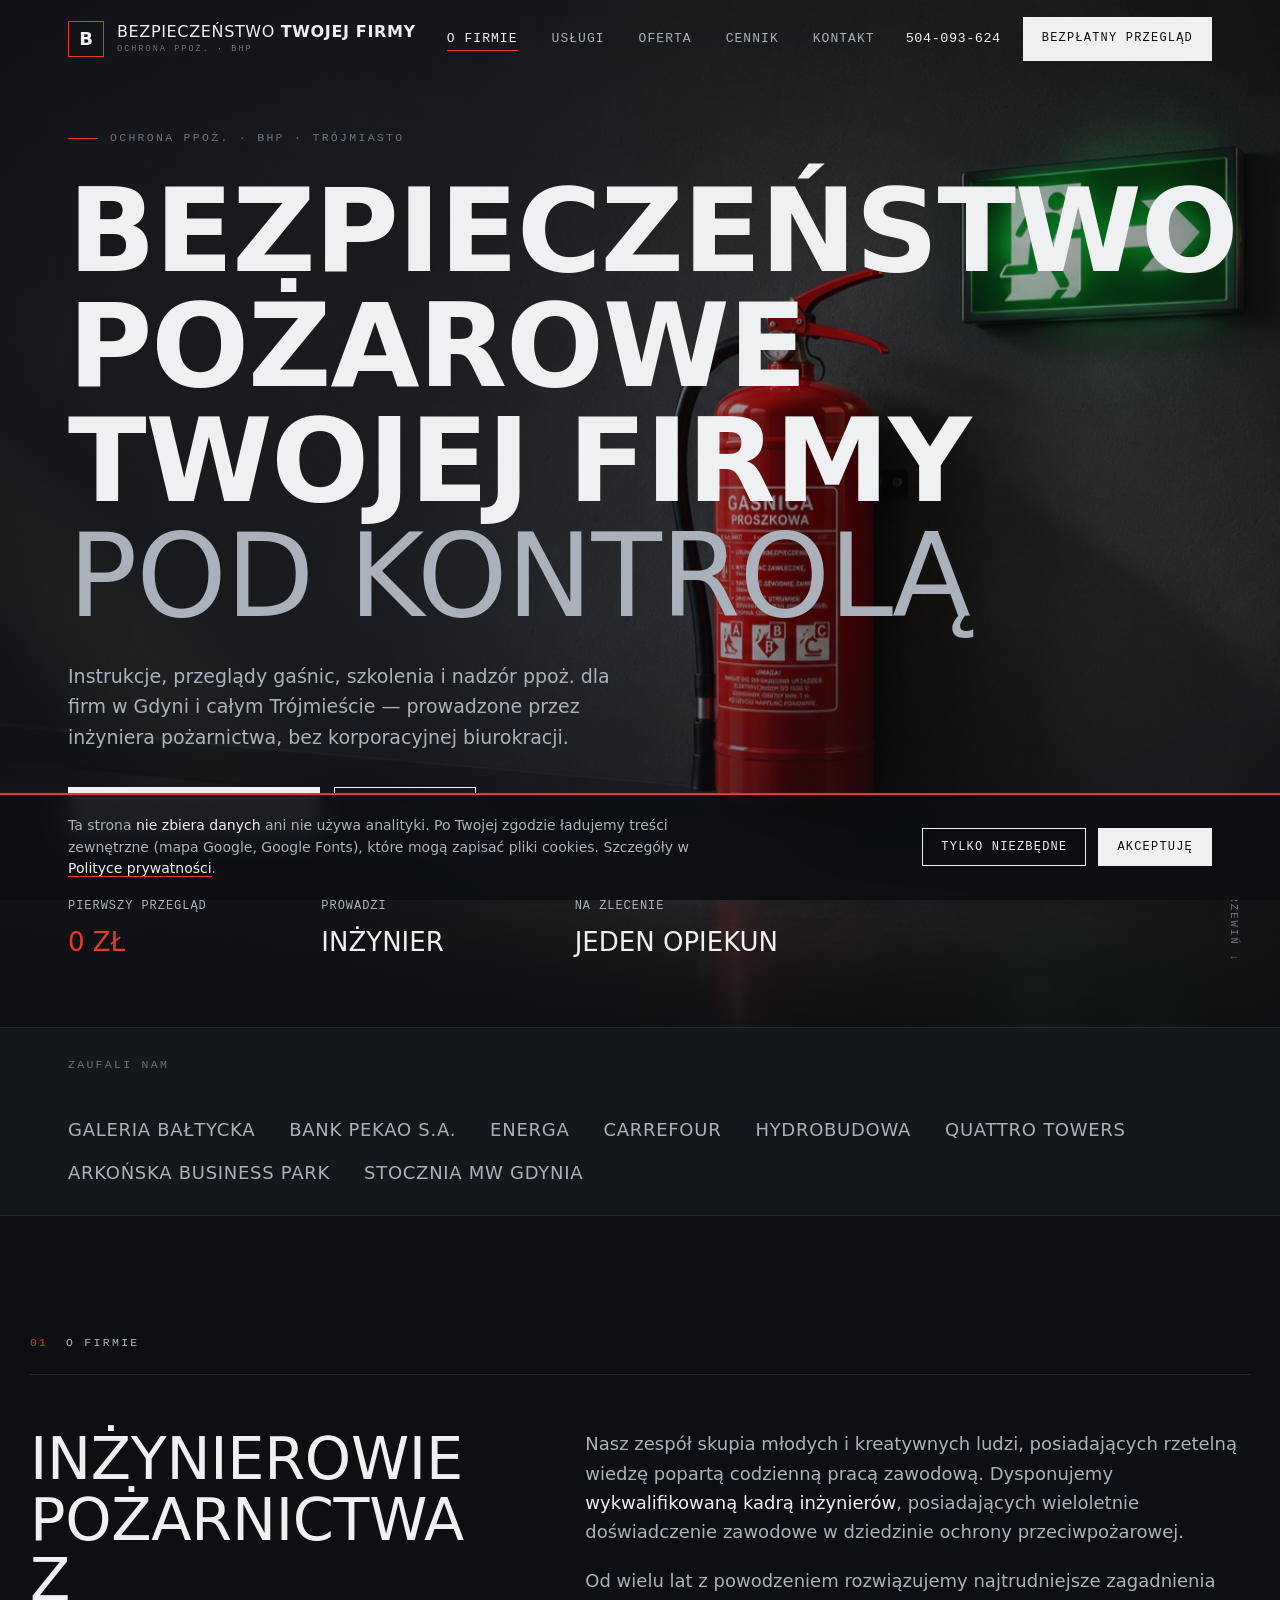
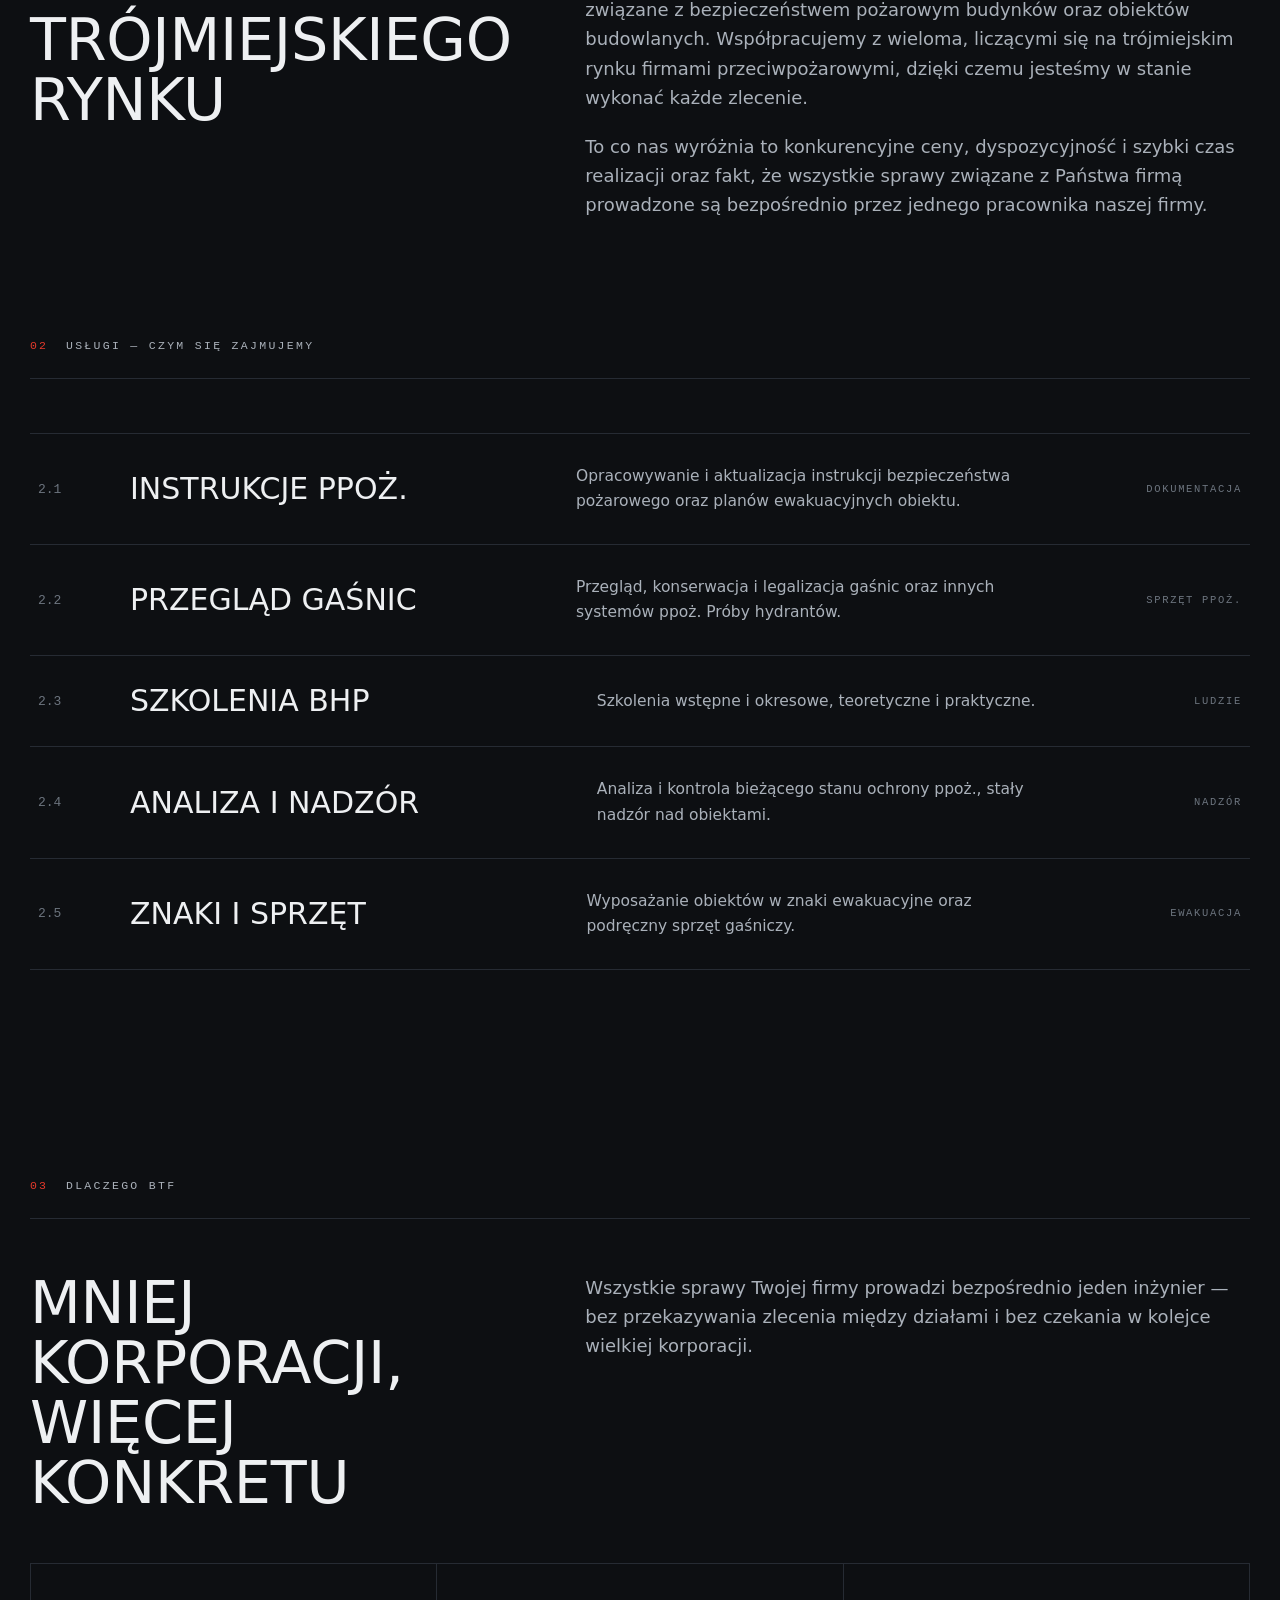
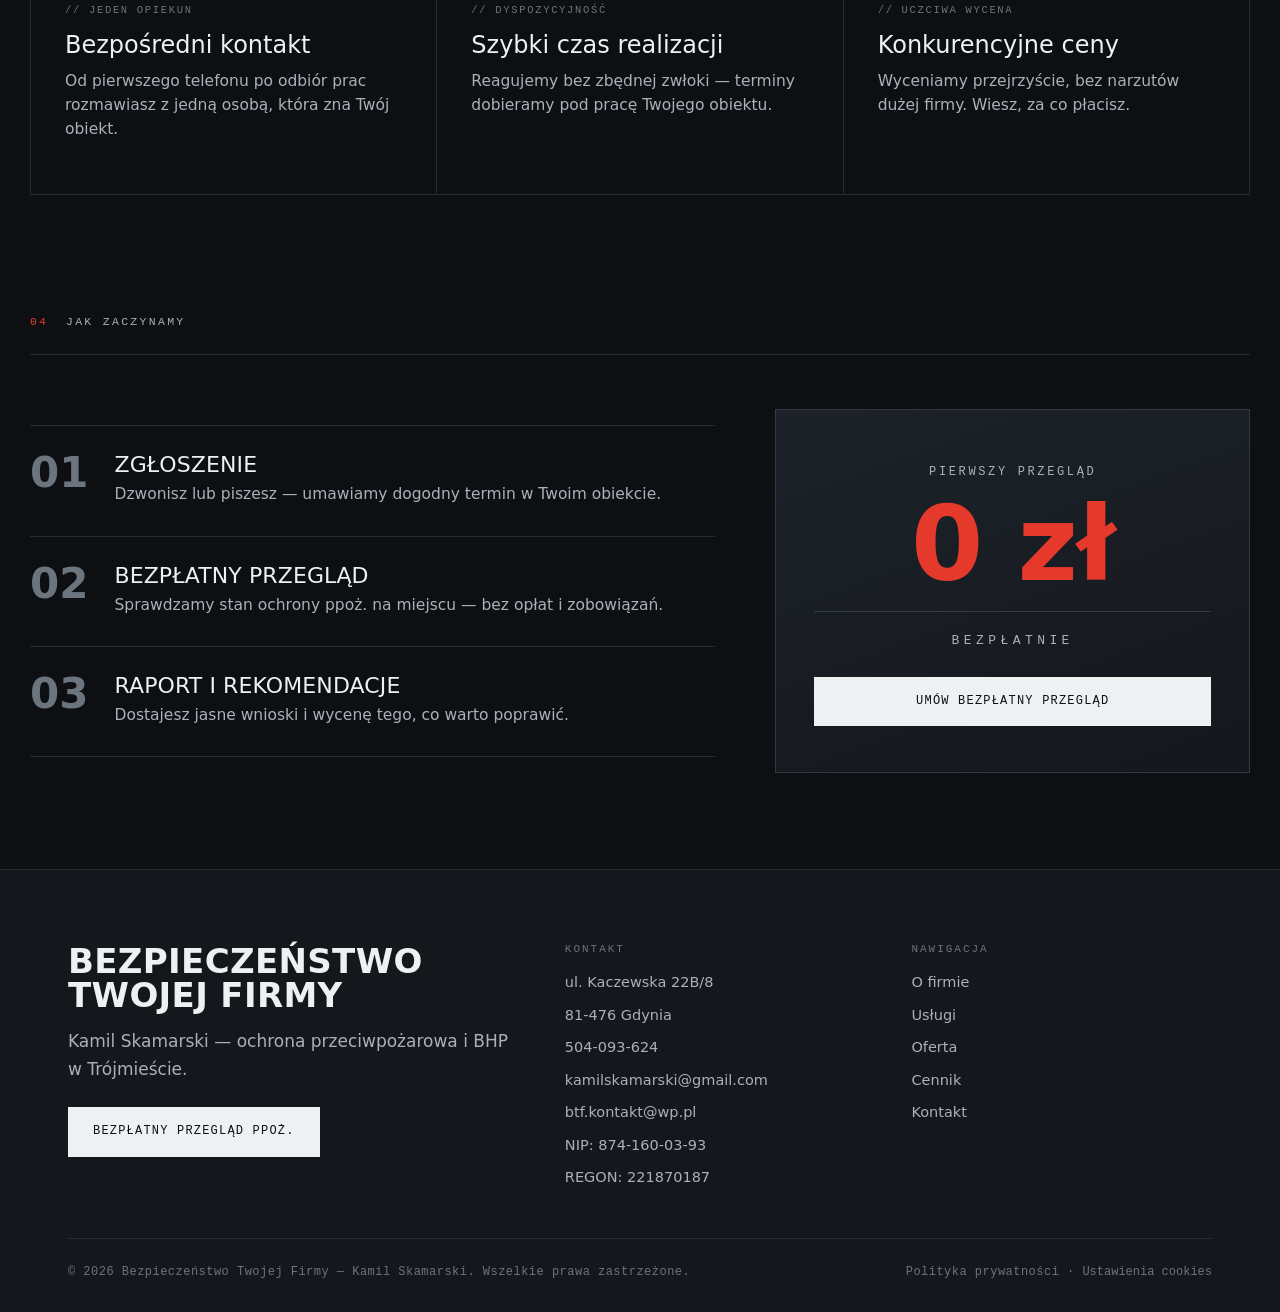
==== commit 3298e706: "feat(design): migrate whole site to the imported "Carbon" direction Import dannyfreak/btf-gdynia Cla" ====
--- a/index.html
+++ b/index.html
@@ -1,284 +1,211 @@
 <!doctype html>
 <html lang="pl">
 <head>
-  <meta charset="utf-8">
-  <meta name="viewport" content="width=device-width, initial-scale=1">
-  <title>BTF — Bezpieczeństwo Twojej Firmy | ochrona ppoż. i BHP, Trójmiasto</title>
-  <meta name="description" content="Bezpieczeństwo Twojej Firmy — Kamil Skamarski. Ochrona przeciwpożarowa i BHP w Gdyni i całym Trójmieście: instrukcje, przeglądy gaśnic, szkolenia. Pierwszy przegląd ppoż. bezpłatnie.">
-  <link rel="canonical" href="https://btf-gdynia.pl/">
-  <link rel="icon" href="assets/img/favicon.svg" type="image/svg+xml">
-  <meta property="og:title" content="BTF — Bezpieczeństwo Twojej Firmy">
-  <meta property="og:description" content="Ochrona przeciwpożarowa i BHP w Trójmieście. Pierwszy przegląd ppoż. bezpłatnie.">
-  <meta property="og:type" content="website">
-  <meta property="og:url" content="https://btf-gdynia.pl/">
-  <meta property="og:image" content="assets/img/og-default.jpg">
-  <link rel="stylesheet" href="assets/css/tokens.css">
-  <link rel="stylesheet" href="assets/css/base.css">
-  <link rel="stylesheet" href="assets/css/layout.css">
-  <script type="application/ld+json">
-  {
-    "@context": "https://schema.org",
-    "@type": "LocalBusiness",
-    "name": "Bezpieczeństwo Twojej Firmy — Kamil Skamarski",
-    "description": "Ochrona przeciwpożarowa (ppoż.) i BHP dla firm w Gdyni i Trójmieście.",
-    "url": "https://btf-gdynia.pl/",
-    "telephone": "+48504093624",
-    "email": "kamilskamarski@gmail.com",
-    "image": "https://btf-gdynia.pl/assets/img/og-default.jpg",
-    "address": {
-      "@type": "PostalAddress",
-      "streetAddress": "ul. Kaczewska 22B/8",
-      "postalCode": "81-476",
-      "addressLocality": "Gdynia",
-      "addressCountry": "PL"
-    },
-    "areaServed": "Trójmiasto",
-    "vatID": "874-160-03-93"
-  }
-  </script>
+<meta charset="utf-8">
+<meta name="viewport" content="width=device-width, initial-scale=1">
+<title>BTF — Bezpieczeństwo Twojej Firmy | ochrona ppoż. i BHP, Trójmiasto</title>
+<meta name="description" content="Bezpieczeństwo Twojej Firmy — Kamil Skamarski. Ochrona przeciwpożarowa i BHP w Gdyni i całym Trójmieście: instrukcje, przeglądy gaśnic, szkolenia. Pierwszy przegląd ppoż. bezpłatnie.">
+<link rel="canonical" href="https://btf-gdynia.pl/">
+<link rel="icon" href="assets/img/favicon.svg" type="image/svg+xml">
+<meta property="og:title" content="BTF — Bezpieczeństwo Twojej Firmy">
+<meta property="og:description" content="Ochrona przeciwpożarowa i BHP w Trójmieście. Pierwszy przegląd ppoż. bezpłatnie.">
+<meta property="og:type" content="website">
+<meta property="og:url" content="https://btf-gdynia.pl/">
+<meta property="og:image" content="assets/img/og-default.jpg">
+<link rel="stylesheet" href="assets/css/carbon.css">
+<script type="application/ld+json">
+{
+  "@context": "https://schema.org",
+  "@type": "LocalBusiness",
+  "name": "Bezpieczeństwo Twojej Firmy — Kamil Skamarski",
+  "description": "Ochrona przeciwpożarowa (ppoż.) i BHP dla firm w Gdyni i Trójmieście.",
+  "url": "https://btf-gdynia.pl/",
+  "telephone": "+48504093624",
+  "email": "kamilskamarski@gmail.com",
+  "image": "https://btf-gdynia.pl/assets/img/og-default.jpg",
+  "address": {
+    "@type": "PostalAddress",
+    "streetAddress": "ul. Kaczewska 22B/8",
+    "postalCode": "81-476",
+    "addressLocality": "Gdynia",
+    "addressCountry": "PL"
+  },
+  "areaServed": "Trójmiasto",
+  "vatID": "874-160-03-93"
+}
+</script>
+<style>
+  /* Home-only hero */
+  .hero{position:relative;min-height:768px;display:flex;align-items:flex-end;overflow:hidden}
+  .hero__bg{position:absolute;inset:0}
+  .hero__bg img{width:100%;height:100%;object-fit:cover;object-position:60% center}
+  .hero__bg::after{content:"";position:absolute;inset:0;background:linear-gradient(100deg,rgba(13,15,18,.94) 0%,rgba(13,15,18,.78) 34%,rgba(13,15,18,.28) 62%,rgba(13,15,18,.55) 100%)}
+  .hero__bg::before{content:"";position:absolute;inset:0;z-index:1;background:linear-gradient(transparent 60%,rgba(13,15,18,.9))}
+  .hero .wrap{position:relative;z-index:2;padding-bottom:64px;padding-top:120px;width:100%}
+  .hero .ey{display:inline-flex;align-items:center;gap:12px;margin-bottom:26px}
+  .hero .ey::before{content:"";width:30px;height:1px;background:var(--accent)}
+  .hero__tags li:first-child span{color:var(--accent)}
+  .hero h1{font-size:clamp(54px,9vw,128px);font-weight:600;letter-spacing:-.01em;max-width:13ch;margin-bottom:26px}
+  .hero h1 span{display:block;font-weight:300;color:var(--bone-2)}
+  .hero__lead{font-size:19px;color:var(--bone-2);max-width:46ch;margin-bottom:34px}
+  .hero__cta{display:flex;gap:14px;flex-wrap:wrap;margin-bottom:42px}
+  .hero__tags{list-style:none;display:flex;gap:0;border-top:1px solid var(--line-2);max-width:760px}
+  .hero__tags li{flex:1;padding:18px 0 0;font-family:var(--mono);font-size:12px;text-transform:uppercase;letter-spacing:.08em;color:var(--bone-2)}
+  .hero__tags li span{display:block;font-family:var(--disp);font-size:26px;color:var(--bone);letter-spacing:0;margin-top:4px}
+  .scroll{position:absolute;right:38px;bottom:64px;z-index:2;font-family:var(--mono);font-size:10.5px;letter-spacing:.2em;color:var(--bone-3);writing-mode:vertical-rl;text-transform:uppercase}
+  @media(max-width:560px){.hero__tags{flex-direction:column;gap:0}.hero__tags li{border-bottom:1px solid var(--line);padding:14px 0}}
+</style>
 </head>
 <body>
-  <a class="skip-link" href="#main">Przejdź do treści</a>
-  <header class="site-header">
-    <div class="container site-header__inner">
-      <a class="brand" href="index.html" aria-label="Bezpieczeństwo Twojej Firmy — strona główna">
-        <svg class="brand__mark" width="34" height="34" viewBox="0 0 34 34" aria-hidden="true" fill="none">
-          <rect x="1.5" y="1.5" width="31" height="31" rx="8" stroke="currentColor" stroke-width="2"/>
-          <path d="M17 8c2.4 2.3 3.6 4.6 3.6 6.9 0 1.2-.5 2.2-1.3 2.9.1-1.3-.4-2.5-1.5-3.6.2 2.3-.8 3.6-2 4.6-1 .9-1.8 1.9-1.8 3.4 0 2.4 2 4.1 4.3 4.1 2.8 0 5-2.2 5-5.3C22.3 16.4 20 11.6 17 8Z" fill="#D7261E"/>
-        </svg>
-        <span class="brand__name">Bezpieczeństwo<br><b>Twojej Firmy</b></span>
-      </a>
-      <button class="nav-toggle" type="button" aria-label="Otwórz menu" aria-expanded="false" aria-controls="primary-nav">
-        <svg width="22" height="22" viewBox="0 0 22 22" aria-hidden="true" fill="none" stroke="currentColor" stroke-width="2" stroke-linecap="round">
-          <path d="M3 6h16M3 11h16M3 16h16"/>
-        </svg>
+<a class="skip-link" href="#main">Przejdź do treści</a>
+<header class="site" id="hd">
+  <div class="wrap nav">
+    <a class="brand" href="index.html" aria-label="Bezpieczeństwo Twojej Firmy — strona główna">
+      <span class="mk">B</span>
+      <span class="bn">Bezpieczeństwo <b>Twojej Firmy</b><small>Ochrona ppoż. · BHP</small></span>
+    </a>
+    <nav aria-label="Menu główne"><ul>
+      <li><a href="index.html" aria-current="page">O firmie</a></li>
+      <li><a href="uslugi.html">Usługi</a></li>
+      <li><a href="oferta.html">Oferta</a></li>
+      <li><a href="cennik.html">Cennik</a></li>
+      <li><a href="kontakt.html">Kontakt</a></li>
+    </ul></nav>
+    <div class="nav-r">
+      <a class="phone" href="tel:+48504093624">504-093-624</a>
+      <a class="btn btn--sm" href="oferta.html#bezplatny-przeglad">Bezpłatny przegląd</a>
+      <button class="navtoggle" aria-label="Menu" aria-expanded="false" aria-controls="mnav">
+        <svg width="22" height="22" viewBox="0 0 22 22" fill="none" stroke="currentColor" stroke-width="2" stroke-linecap="round"><path d="M3 6h16M3 11h16M3 16h16"/></svg>
       </button>
-      <nav id="primary-nav" class="primary-nav" aria-label="Menu główne">
-        <ul class="primary-nav__list">
-          <li><a href="index.html" aria-current="page">O firmie</a></li>
-          <li><a href="uslugi.html">Usługi</a></li>
-          <li><a href="oferta.html">Oferta</a></li>
-          <li><a href="cennik.html">Cennik</a></li>
-          <li><a href="kontakt.html">Kontakt</a></li>
+    </div>
+  </div>
+</header>
+<div class="mobile-nav" id="mnav">
+  <ul>
+    <li><a href="index.html" aria-current="page">O firmie</a></li>
+    <li><a href="uslugi.html">Usługi</a></li>
+    <li><a href="oferta.html">Oferta</a></li>
+    <li><a href="cennik.html">Cennik</a></li>
+    <li><a href="kontakt.html">Kontakt</a></li>
+    <li><a class="btn" href="oferta.html#bezplatny-przeglad">Bezpłatny przegląd ppoż.</a></li>
+  </ul>
+</div>
+
+<main id="main">
+  <section class="hero">
+    <div class="hero__bg"><img src="assets/img/opcja_C.jpg" alt="Gaśnica proszkowa zawieszona na ścianie obok podświetlonego znaku ewakuacyjnego"></div>
+    <div class="wrap">
+      <span class="mono ey">Ochrona ppoż. · BHP · Trójmiasto</span>
+      <h1>Bezpieczeństwo pożarowe Twojej firmy <span>pod kontrolą</span></h1>
+      <p class="hero__lead">Instrukcje, przeglądy gaśnic, szkolenia i nadzór ppoż. dla firm w Gdyni i całym Trójmieście — prowadzone przez inżyniera pożarnictwa, bez korporacyjnej biurokracji.</p>
+      <div class="hero__cta">
+        <a class="btn" href="oferta.html#bezplatny-przeglad">Bezpłatny przegląd ppoż.</a>
+        <a class="btn btn--ghost" href="tel:+48504093624">504-093-624</a>
+      </div>
+      <ul class="hero__tags">
+        <li>Pierwszy przegląd<span>0 zł</span></li>
+        <li>Prowadzi<span>Inżynier</span></li>
+        <li>Na zlecenie<span>Jeden opiekun</span></li>
+      </ul>
+    </div>
+    <span class="scroll">Przewiń ↓</span>
+  </section>
+
+  <section class="logos">
+    <div class="wrap">
+      <span class="mono">Zaufali nam</span>
+      <ul>
+        <li>Galeria Bałtycka</li><li>Bank Pekao S.A.</li><li>Energa</li><li>Carrefour</li>
+        <li>Hydrobudowa</li><li>Quattro Towers</li><li>Arkońska Business Park</li><li>Stocznia MW Gdynia</li>
+      </ul>
+    </div>
+  </section>
+
+  <section id="o-firmie"><div class="wrap pad">
+    <div class="sec-head reveal"><span class="no">01</span><span class="ttl">O firmie</span></div>
+    <div class="about reveal">
+      <h2>Inżynierowie pożarnictwa z trójmiejskiego rynku</h2>
+      <div class="body">
+        <p>Nasz zespół skupia młodych i kreatywnych ludzi, posiadających rzetelną wiedzę popartą codzienną pracą zawodową. Dysponujemy <b>wykwalifikowaną kadrą inżynierów</b>, posiadających wieloletnie doświadczenie zawodowe w dziedzinie ochrony przeciwpożarowej.</p>
+        <p>Od wielu lat z powodzeniem rozwiązujemy najtrudniejsze zagadnienia związane z bezpieczeństwem pożarowym budynków oraz obiektów budowlanych. Współpracujemy z wieloma, liczącymi się na trójmiejskim rynku firmami przeciwpożarowymi, dzięki czemu jesteśmy w stanie wykonać każde zlecenie.</p>
+        <p>To co nas wyróżnia to konkurencyjne ceny, dyspozycyjność i szybki czas realizacji oraz fakt, że wszystkie sprawy związane z Państwa firmą prowadzone są bezpośrednio przez jednego pracownika naszej firmy.</p>
+      </div>
+    </div>
+  </div></section>
+
+  <section id="uslugi"><div class="wrap pad" style="padding-top:0">
+    <div class="sec-head reveal"><span class="no">02</span><span class="ttl">Usługi — czym się zajmujemy</span></div>
+    <div class="rows reveal">
+      <div class="row"><span class="rn">2.1</span><h3>Instrukcje ppoż.</h3><p class="desc">Opracowywanie i aktualizacja instrukcji bezpieczeństwa pożarowego oraz planów ewakuacyjnych obiektu.</p><span class="tag">Dokumentacja</span></div>
+      <div class="row"><span class="rn">2.2</span><h3>Przegląd gaśnic</h3><p class="desc">Przegląd, konserwacja i legalizacja gaśnic oraz innych systemów ppoż. Próby hydrantów.</p><span class="tag">Sprzęt ppoż.</span></div>
+      <div class="row"><span class="rn">2.3</span><h3>Szkolenia BHP</h3><p class="desc">Szkolenia wstępne i okresowe, teoretyczne i praktyczne.</p><span class="tag">Ludzie</span></div>
+      <div class="row"><span class="rn">2.4</span><h3>Analiza i nadzór</h3><p class="desc">Analiza i kontrola bieżącego stanu ochrony ppoż., stały nadzór nad obiektami.</p><span class="tag">Nadzór</span></div>
+      <div class="row"><span class="rn">2.5</span><h3>Znaki i sprzęt</h3><p class="desc">Wyposażanie obiektów w znaki ewakuacyjne oraz podręczny sprzęt gaśniczy.</p><span class="tag">Ewakuacja</span></div>
+    </div>
+    <div style="margin-top:40px" class="reveal"><a class="btn btn--ghost" href="uslugi.html">Zobacz pełny zakres usług →</a></div>
+  </div></section>
+
+  <section id="dlaczego"><div class="wrap pad" style="padding-top:0">
+    <div class="sec-head reveal"><span class="no">03</span><span class="ttl">Dlaczego BTF</span></div>
+    <div class="about reveal" style="margin-bottom:50px">
+      <h2>Mniej korporacji,<br>więcej konkretu</h2>
+      <div class="body"><p>Wszystkie sprawy Twojej firmy prowadzi bezpośrednio jeden inżynier — bez przekazywania zlecenia między działami i bez czekania w kolejce wielkiej korporacji.</p></div>
+    </div>
+    <div class="cards reveal">
+      <article class="sp2"><span class="tag">// jeden opiekun</span><h3>Bezpośredni kontakt</h3><p>Od pierwszego telefonu po odbiór prac rozmawiasz z jedną osobą, która zna Twój obiekt.</p></article>
+      <article class="sp2"><span class="tag">// dyspozycyjność</span><h3>Szybki czas realizacji</h3><p>Reagujemy bez zbędnej zwłoki — terminy dobieramy pod pracę Twojego obiektu.</p></article>
+      <article class="sp2"><span class="tag">// uczciwa wycena</span><h3>Konkurencyjne ceny</h3><p>Wyceniamy przejrzyście, bez narzutów dużej firmy. Wiesz, za co płacisz.</p></article>
+    </div>
+  </div></section>
+
+  <section id="przeglad"><div class="wrap pad" style="padding-top:0">
+    <div class="sec-head reveal"><span class="no">04</span><span class="ttl">Jak zaczynamy</span></div>
+    <div class="proc reveal">
+      <div class="steps">
+        <div class="st"><span class="n"></span><div><h3>Zgłoszenie</h3><p>Dzwonisz lub piszesz — umawiamy dogodny termin w Twoim obiekcie.</p></div></div>
+        <div class="st"><span class="n"></span><div><h3>Bezpłatny przegląd</h3><p>Sprawdzamy stan ochrony ppoż. na miejscu — bez opłat i zobowiązań.</p></div></div>
+        <div class="st"><span class="n"></span><div><h3>Raport i rekomendacje</h3><p>Dostajesz jasne wnioski i wycenę tego, co warto poprawić.</p></div></div>
+      </div>
+      <div class="seal">
+        <span class="lab">Pierwszy przegląd</span>
+        <div class="big">0 zł</div>
+        <div class="free">Bezpłatnie</div>
+        <a class="btn" href="kontakt.html">Umów bezpłatny przegląd</a>
+      </div>
+    </div>
+  </div></section>
+</main>
+
+<footer class="site">
+  <div class="wrap">
+    <div class="fgrid">
+      <div>
+        <h2>Bezpieczeństwo<br>Twojej Firmy</h2>
+        <p class="tag">Kamil Skamarski — ochrona przeciwpożarowa i BHP w Trójmieście.</p>
+        <a class="btn" href="oferta.html#bezplatny-przeglad">Bezpłatny przegląd ppoż.</a>
+      </div>
+      <div>
+        <h3>Kontakt</h3>
+        <ul>
+          <li>ul. Kaczewska 22B/8</li><li>81-476 Gdynia</li>
+          <li><a href="tel:+48504093624">504-093-624</a></li>
+          <li><a href="mailto:kamilskamarski@gmail.com">kamilskamarski@gmail.com</a></li>
+          <li><a href="mailto:btf.kontakt@wp.pl">btf.kontakt@wp.pl</a></li>
+          <li>NIP: 874-160-03-93</li><li>REGON: 221870187</li>
         </ul>
-      </nav>
-      <div class="header-cta">
-        <a class="header-phone" href="tel:+48504093624">
-          <svg width="18" height="18" viewBox="0 0 18 18" aria-hidden="true" fill="none" stroke="currentColor" stroke-width="1.8">
-            <path d="M3 4c0 7 4 11 11 11l1.5-2.5L12 11l-1.5 1.5C8.7 11.8 6.2 9.3 5.5 7.5L7 6 5.5 3 3 4Z"/>
-          </svg>
-          <span class="header-phone__label">504-093-624</span>
-        </a>
-        <a class="btn btn--primary" href="oferta.html#bezplatny-przeglad">Bezpłatny przegląd</a>
-      </div>
-    </div>
-  </header>
-
-  <main id="main">
-    <section class="hero">
-      <div class="container hero__grid">
-        <div class="hero__copy">
-          <span class="eyebrow">Ochrona ppoż. · BHP · Trójmiasto</span>
-          <h1>Bezpieczeństwo pożarowe Twojej firmy <span class="accent">pod&nbsp;kontrolą</span></h1>
-          <p class="hero__lead">Instrukcje, przeglądy gaśnic, szkolenia i nadzór ppoż. dla firm w Gdyni i całym Trójmieście — prowadzone przez inżyniera pożarnictwa, bez korporacyjnej biurokracji.</p>
-          <div class="hero__cta">
-            <a class="btn btn--primary" href="oferta.html#bezplatny-przeglad">
-              <svg class="btn__ico" viewBox="0 0 24 24" aria-hidden="true" fill="none" stroke="currentColor" stroke-width="2" stroke-linecap="round" stroke-linejoin="round"><path d="m9 11 3 3 8-8"/><path d="M21 12v7a2 2 0 0 1-2 2H5a2 2 0 0 1-2-2V5a2 2 0 0 1 2-2h11"/></svg>
-              Bezpłatny przegląd ppoż.
-            </a>
-            <a class="btn btn--ghost" href="tel:+48504093624">
-              <svg class="btn__ico" viewBox="0 0 24 24" aria-hidden="true" fill="none" stroke="currentColor" stroke-width="2"><path d="M4 5c0 8 5 13 13 13l2-3-4-2-2 2c-2-1-4-3-5-5l2-2-2-4-4 1Z"/></svg>
-              504-093-624
-            </a>
-          </div>
-          <ul class="hero__tags">
-            <li class="is-evac">Pierwszy przegląd — 0&nbsp;zł</li>
-            <li>Inżynier pożarnictwa</li>
-            <li class="is-caution">Jeden opiekun zlecenia</li>
-          </ul>
-        </div>
-
-        <figure class="hero__media">
-          <img class="hero__img" src="assets/img/hero.jpg" width="1422" height="1106"
-               alt="Inżynier Bezpieczeństwo Twojej Firmy sprawdza gaśnicę proszkową w obiekcie, obok znak ewakuacyjny i szafka hydrantowa">
-        </figure>
-      </div>
-    </section>
-
-    <section class="logos">
-      <div class="container">
-        <div class="section__head">
-          <span class="eyebrow">Realizacje</span>
-          <h2>Zaufali nam</h2>
-        </div>
-        <ul class="logos__list">
-          <li>Galeria Bałtycka</li>
-          <li>Bank Pekao S.A.</li>
-          <li>Energa</li>
-          <li>Carrefour</li>
-          <li>Hydrobudowa</li>
-          <li>Quattro Towers</li>
-          <li>Arkońska Business Park</li>
-          <li>Stocznia MW Gdynia</li>
+      </div>
+      <div>
+        <h3>Nawigacja</h3>
+        <ul>
+          <li><a href="index.html">O firmie</a></li><li><a href="uslugi.html">Usługi</a></li>
+          <li><a href="oferta.html">Oferta</a></li><li><a href="cennik.html">Cennik</a></li><li><a href="kontakt.html">Kontakt</a></li>
         </ul>
       </div>
-    </section>
-
-    <section class="section section--alt">
-      <div class="container">
-        <div class="section__head">
-          <span class="eyebrow">O firmie</span>
-          <h2>Inżynierowie pożarnictwa z trójmiejskiego rynku</h2>
-        </div>
-        <div class="prose">
-          <p>Nasz zespół skupia młodych i kreatywnych ludzi, posiadających rzetelną wiedzę popartą codzienną pracą zawodową. Dysponujemy <span class="lead-mark">wykwalifikowaną kadrą inżynierów</span>, posiadających wieloletnie doświadczenie zawodowe w dziedzinie ochrony przeciwpożarowej.</p>
-          <p>Od wielu lat z powodzeniem rozwiązujemy najtrudniejsze zagadnienia związane z bezpieczeństwem pożarowym budynków oraz obiektów budowlanych. Współpracujemy z wieloma, liczącymi się na trójmiejskim rynku firmami przeciwpożarowymi, dzięki czemu jesteśmy w stanie wykonać każde zlecenie.</p>
-          <p>To co nas wyróżnia to konkurencyjne ceny, dyspozycyjność i szybki czas realizacji oraz fakt, że wszystkie sprawy związane z Państwa firmą prowadzone są bezpośrednio przez jednego pracownika naszej firmy.</p>
-        </div>
-      </div>
-    </section>
-
-    <section class="section" id="uslugi-teaser">
-      <div class="container">
-        <div class="section__head">
-          <span class="eyebrow">Usługi</span>
-          <h2>Czym się zajmujemy</h2>
-          <p>Pełen zakres ochrony przeciwpożarowej i BHP — od dokumentacji po przeglądy gaśnic i szkolenia.</p>
-        </div>
-        <div class="bento">
-          <article class="card card--feature">
-            <span class="card__icon" aria-hidden="true">
-              <svg viewBox="0 0 24 24" fill="none" stroke="currentColor" stroke-width="2" stroke-linecap="round" stroke-linejoin="round"><path d="M14 2H6a2 2 0 0 0-2 2v16a2 2 0 0 0 2 2h12a2 2 0 0 0 2-2V8Z"/><path d="M14 2v6h6M9 13h6M9 17h6"/></svg>
-            </span>
-            <span class="card__tag">Dokumentacja</span>
-            <h3>Instrukcje bezpieczeństwa pożarowego</h3>
-            <p>Opracowywanie i aktualizacja instrukcji bezpieczeństwa pożarowego oraz planów ewakuacyjnych obiektu.</p>
-          </article>
-          <article class="card card--wide">
-            <span class="card__icon" aria-hidden="true">
-              <svg viewBox="0 0 24 24" fill="none" stroke="currentColor" stroke-width="2" stroke-linecap="round" stroke-linejoin="round"><path d="M9 9a3 3 0 0 1 6 0v1h-6Z"/><path d="M8 10h8v9a2 2 0 0 1-2 2h-4a2 2 0 0 1-2-2Z"/><path d="M12 6V4M12 4h3"/></svg>
-            </span>
-            <span class="card__tag">Sprzęt ppoż.</span>
-            <h3>Przegląd i legalizacja gaśnic</h3>
-            <p>Przegląd, konserwacja i legalizacja gaśnic oraz innych systemów ppoż. Próby hydrantów.</p>
-          </article>
-          <article class="card">
-            <span class="card__icon" aria-hidden="true">
-              <svg viewBox="0 0 24 24" fill="none" stroke="currentColor" stroke-width="2" stroke-linecap="round" stroke-linejoin="round"><circle cx="12" cy="7" r="3.2"/><path d="M5 21a7 7 0 0 1 14 0"/><path d="M18 8h4M20 6v4"/></svg>
-            </span>
-            <span class="card__tag">Ludzie</span>
-            <h3>Szkolenia BHP i ppoż.</h3>
-            <p>Szkolenia wstępne i okresowe, teoretyczne i praktyczne.</p>
-          </article>
-          <article class="card">
-            <span class="card__icon card__icon--caution" aria-hidden="true">
-              <svg viewBox="0 0 24 24" fill="none" stroke="currentColor" stroke-width="2" stroke-linecap="round" stroke-linejoin="round"><path d="m9 11 3 3 8-8"/><path d="M21 12v7a2 2 0 0 1-2 2H5a2 2 0 0 1-2-2V5a2 2 0 0 1 2-2h11"/></svg>
-            </span>
-            <span class="card__tag">Nadzór</span>
-            <h3>Analiza i nadzór ppoż.</h3>
-            <p>Analiza i kontrola bieżącego stanu ochrony ppoż., stały nadzór nad obiektami.</p>
-          </article>
-          <article class="card">
-            <span class="card__icon card__icon--evac" aria-hidden="true">
-              <svg viewBox="0 0 24 24" fill="none" stroke="currentColor" stroke-width="2" stroke-linecap="round" stroke-linejoin="round"><circle cx="13" cy="5" r="2"/><path d="M11 8 8 11l3 2 1 6M11 8l4 2 1 4"/><path d="M19 6v12M19 6h-4"/></svg>
-            </span>
-            <span class="card__tag">Ewakuacja</span>
-            <h3>Znaki i sprzęt gaśniczy</h3>
-            <p>Wyposażanie obiektów w znaki ewakuacyjne oraz podręczny sprzęt gaśniczy.</p>
-          </article>
-        </div>
-        <p style="margin-top: var(--space-l)">
-          <a class="btn btn--ghost" href="uslugi.html">Zobacz pełny zakres usług</a>
-        </p>
-      </div>
-    </section>
-
-    <section class="band--carbon">
-      <div class="tape-rule" aria-hidden="true"></div>
-      <div class="container band__inner">
-        <span class="eyebrow eyebrow--on-carbon">Dlaczego BTF</span>
-        <h2>Mniej korporacji, więcej konkretu</h2>
-        <p class="band__intro">Wszystkie sprawy Twojej firmy prowadzi bezpośrednio jeden inżynier — bez przekazywania zlecenia między działami i bez czekania w kolejce wielkiej korporacji.</p>
-
-        <div class="why-grid">
-          <article class="why-card">
-            <span class="why-card__k">// jeden opiekun</span>
-            <h3>Bezpośredni kontakt</h3>
-            <p>Od pierwszego telefonu po odbiór prac rozmawiasz z jedną osobą, która zna Twój obiekt.</p>
-          </article>
-          <article class="why-card">
-            <span class="why-card__k">// dyspozycyjność</span>
-            <h3>Szybki czas realizacji</h3>
-            <p>Reagujemy bez zbędnej zwłoki — terminy dobieramy pod pracę Twojego obiektu.</p>
-          </article>
-          <article class="why-card">
-            <span class="why-card__k">// uczciwa wycena</span>
-            <h3>Konkurencyjne ceny</h3>
-            <p>Wyceniamy przejrzyście, bez narzutów dużej firmy. Wiesz, za co płacisz.</p>
-          </article>
-        </div>
-
-        <div class="steps-wrap">
-          <div>
-            <span class="eyebrow eyebrow--on-carbon">Jak zaczynamy</span>
-            <ol class="steps">
-              <li class="step"><span class="step__num" aria-hidden="true"></span><div><h3>Zgłoszenie</h3><p>Dzwonisz lub piszesz — umawiamy dogodny termin w Twoim obiekcie.</p></div></li>
-              <li class="step"><span class="step__num" aria-hidden="true"></span><div><h3>Bezpłatny przegląd</h3><p>Sprawdzamy stan ochrony ppoż. na miejscu — bez opłat i zobowiązań.</p></div></li>
-              <li class="step"><span class="step__num" aria-hidden="true"></span><div><h3>Raport i rekomendacje</h3><p>Dostajesz jasne wnioski i wycenę tego, co warto poprawić.</p></div></li>
-            </ol>
-          </div>
-          <div class="seal-card">
-            <svg class="seal" viewBox="0 0 200 200" role="img" aria-label="Pieczęć: pierwszy przegląd ppoż. bezpłatnie" xmlns="http://www.w3.org/2000/svg">
-              <circle cx="100" cy="100" r="92" fill="none" stroke="#D7261E" stroke-width="3"/>
-              <circle cx="100" cy="100" r="80" fill="none" stroke="#D7261E" stroke-width="2" stroke-dasharray="3 7"/>
-              <text x="100" y="58" text-anchor="middle" fill="#E7EBF0" font-family="'IBM Plex Mono', monospace" font-size="13" font-weight="600" letter-spacing="0.12em">PIERWSZY PRZEGLĄD</text>
-              <text x="100" y="120" text-anchor="middle" fill="#FFFFFF" font-family="'Archivo', sans-serif" font-size="58" font-weight="900">0 zł</text>
-              <text x="100" y="150" text-anchor="middle" fill="#F2B705" font-family="'IBM Plex Mono', monospace" font-size="14" font-weight="600" letter-spacing="0.22em">BEZPŁATNIE</text>
-            </svg>
-            <a class="btn btn--primary" href="oferta.html#bezplatny-przeglad">Umów bezpłatny przegląd</a>
-          </div>
-        </div>
-      </div>
-    </section>
-  </main>
-
-  <footer class="site-footer">
-    <div class="container">
-      <div class="footer-grid">
-        <div>
-          <h2>BEZPIECZEŃSTWO TWOJEJ FIRMY</h2>
-          <p class="footer-tagline">Kamil Skamarski — ochrona przeciwpożarowa i BHP w Trójmieście.</p>
-          <p class="footer-cta">
-            <a class="btn btn--primary" href="oferta.html#bezplatny-przeglad">Bezpłatny przegląd ppoż.</a>
-          </p>
-        </div>
-        <div>
-          <h3>Kontakt</h3>
-          <ul class="footer-list">
-            <li>ul. Kaczewska 22B/8</li>
-            <li>81-476 Gdynia</li>
-            <li><a href="tel:+48504093624">504-093-624</a></li>
-            <li><a href="mailto:kamilskamarski@gmail.com">kamilskamarski@gmail.com</a></li>
-            <li><a href="mailto:btf.kontakt@wp.pl">btf.kontakt@wp.pl</a></li>
-            <li>NIP: 874-160-03-93</li>
-            <li>REGON: 221870187</li>
-          </ul>
-        </div>
-        <div>
-          <h3>Nawigacja</h3>
-          <ul class="footer-list">
-            <li><a href="index.html">O firmie</a></li>
-            <li><a href="uslugi.html">Usługi</a></li>
-            <li><a href="oferta.html">Oferta</a></li>
-            <li><a href="cennik.html">Cennik</a></li>
-            <li><a href="kontakt.html">Kontakt</a></li>
-          </ul>
-        </div>
-      </div>
-      <p class="footer-meta">© 2026 Bezpieczeństwo Twojej Firmy — Kamil Skamarski. Wszelkie prawa zastrzeżone. <a href="polityka-prywatnosci.html">Polityka prywatności</a> · <button type="button" class="footer-cookie-link" data-cookie-settings>Ustawienia cookies</button></p>
-    </div>
-  </footer>
-  <script src="assets/js/nav.js" defer></script>
-  <script src="assets/js/consent.js" defer></script>
+    </div>
+    <p class="fmeta"><span>© 2026 Bezpieczeństwo Twojej Firmy — Kamil Skamarski. Wszelkie prawa zastrzeżone.</span><span><a href="polityka-prywatnosci.html">Polityka prywatności</a> · <button type="button" data-cookie-settings>Ustawienia cookies</button></span></p>
+  </div>
+</footer>
+<script src="assets/js/carbon-nav.js" defer></script>
+<script src="assets/js/consent.js" defer></script>
 </body>
 </html>
--- a/assets/css/carbon.css
+++ b/assets/css/carbon.css
@@ -0,0 +1,234 @@
+/* ===========================================================================
+   BTF — "Carbon" — wspólny arkusz stylów dla całej witryny.
+   Ciemny, kinowy kierunek: węgiel + kość, kondensowany Oswald, etykiety mono.
+   =========================================================================== */
+/* Web fonts (Google Fonts) are injected by assets/js/consent.js ONLY after the
+   user accepts cookies/third-party content. Fallback system fonts before that. */
+
+:root{
+  --bg:#0d0f12; --bg-2:#14171c; --panel:#181c22; --raise:#1d222a;
+  --bone:#eef0f2; --bone-2:#aab1ba; --bone-3:#6c747e;
+  --line:#262b33; --line-2:#333a44;
+  --disp:"Oswald",system-ui,sans-serif;
+  --mono:"IBM Plex Mono",ui-monospace,monospace;
+  --sans:"IBM Plex Sans",system-ui,sans-serif;
+  --accent:#E5392B;        /* ppoż. red — akcent sygnałowy na ciemnym tle */
+  --accent-2:#ff5947;      /* jaśniejszy wariant na hover/tekst */
+  --wrap:1220px;
+}
+::selection{background:var(--accent);color:#fff}
+*{box-sizing:border-box;margin:0;padding:0}
+html{scroll-behavior:smooth}
+body{background:var(--bg);color:var(--bone);font-family:var(--sans);line-height:1.62;font-size:17px;-webkit-font-smoothing:antialiased}
+a{color:inherit;text-decoration:none}
+img{display:block;max-width:100%}
+.wrap{max-width:var(--wrap);margin:0 auto;padding:0 38px}
+.mono{font-family:var(--mono);text-transform:uppercase;letter-spacing:.2em;font-size:11.5px;color:var(--bone-3)}
+h1,h2,h3{font-family:var(--disp);font-weight:500;line-height:1;letter-spacing:.005em;text-transform:uppercase}
+.skip-link{position:absolute;left:-9999px;top:0;background:var(--bone);color:var(--bg);padding:10px 16px;z-index:100;font-family:var(--mono);font-size:12px}
+.skip-link:focus{left:12px;top:12px}
+
+/* ---- Header ---- */
+header.site{position:fixed;top:0;left:0;right:0;z-index:50;border-bottom:1px solid transparent;transition:.25s}
+header.site.solid,header.site.always{background:color-mix(in srgb,var(--bg) 82%,transparent);backdrop-filter:blur(12px);border-color:var(--line)}
+.nav{display:flex;align-items:center;justify-content:space-between;height:78px}
+.brand{display:flex;align-items:center;gap:13px}
+.brand .mk{width:36px;height:36px;border:1.5px solid var(--accent);color:var(--bone);display:grid;place-items:center;font-family:var(--disp);font-weight:600;font-size:18px;flex:none}
+.brand .bn{font-family:var(--disp);text-transform:uppercase;font-weight:500;font-size:16px;letter-spacing:.04em;line-height:1.05}
+.brand .bn b{font-weight:700}
+.brand .bn small{display:block;font-family:var(--mono);font-size:8.5px;letter-spacing:.24em;color:var(--bone-3);margin-top:4px;text-transform:uppercase}
+.nav nav ul{display:flex;gap:34px;list-style:none;align-items:center;font-size:13px;text-transform:uppercase;letter-spacing:.08em;font-family:var(--mono)}
+.nav nav a{color:var(--bone-2);padding:4px 0;border-bottom:1px solid transparent;transition:.2s}
+.nav nav a:hover{color:var(--bone)}
+.nav nav a[aria-current="page"]{color:var(--bone);border-bottom-color:var(--accent)}
+.nav-r{display:flex;align-items:center;gap:22px}
+.phone{font-family:var(--mono);font-size:13.5px;letter-spacing:.04em;white-space:nowrap}
+.btn{display:inline-flex;align-items:center;gap:9px;font-family:var(--mono);font-size:12px;letter-spacing:.1em;text-transform:uppercase;padding:14px 24px;border:1px solid var(--bone);background:var(--bone);color:var(--bg);transition:.2s;font-weight:500;cursor:pointer}
+.btn:hover{background:transparent;color:var(--bone)}
+.btn--ghost{background:transparent;color:var(--bone)}
+.btn--ghost:hover{background:var(--bone);color:var(--bg)}
+.btn--sm{padding:11px 18px}
+.navtoggle{display:none;background:none;border:1px solid var(--line-2);color:var(--bone);width:44px;height:44px;align-items:center;justify-content:center;cursor:pointer}
+@media(max-width:940px){
+  .nav nav,.nav .phone{display:none}
+  .navtoggle{display:inline-flex}
+  .mobile-nav{position:fixed;inset:78px 0 auto 0;background:var(--bg-2);border-bottom:1px solid var(--line);z-index:49;transform:translateY(-12px);opacity:0;pointer-events:none;transition:.22s}
+  .mobile-nav.open{transform:none;opacity:1;pointer-events:auto}
+  .mobile-nav ul{list-style:none;padding:14px 38px 26px;display:grid;gap:4px}
+  .mobile-nav a{display:block;padding:14px 0;font-family:var(--mono);text-transform:uppercase;letter-spacing:.1em;font-size:14px;color:var(--bone-2);border-bottom:1px solid var(--line)}
+  .mobile-nav a[aria-current="page"]{color:var(--bone);box-shadow:inset 3px 0 0 var(--accent);padding-left:12px}
+  .mobile-nav .btn{width:100%;justify-content:center;margin-top:16px}
+}
+.mobile-nav{display:none}
+@media(max-width:940px){.mobile-nav{display:block}}
+
+/* ---- Generic section scaffold ---- */
+section{position:relative}
+.pad{padding:96px 0}
+.pad-s{padding:64px 0}
+.sec-head{display:flex;align-items:center;gap:18px;padding:22px 0;border-bottom:1px solid var(--line);margin-bottom:54px}
+.sec-head .no{font-family:var(--mono);font-size:11.5px;color:var(--accent);letter-spacing:.18em}
+.sec-head .ttl{font-family:var(--mono);font-size:11.5px;text-transform:uppercase;letter-spacing:.2em;color:var(--bone-2)}
+
+/* ---- Page hero (subpages) ---- */
+.phero{padding-top:150px;padding-bottom:18px;border-bottom:1px solid var(--line)}
+.phero .crumb{font-family:var(--mono);font-size:11px;letter-spacing:.14em;text-transform:uppercase;color:var(--bone-3);margin-bottom:26px;display:flex;gap:10px;align-items:center}
+.phero .crumb a:hover{color:var(--bone)}
+.phero .ey{display:inline-flex;align-items:center;gap:12px;margin-bottom:22px}
+.phero .ey::before{content:"";width:30px;height:1px;background:var(--accent)}
+.phero h1{font-size:clamp(44px,7vw,96px);font-weight:600;letter-spacing:-.01em;margin-bottom:24px}
+.phero .lead{font-size:19px;color:var(--bone-2);max-width:54ch}
+.phero .pad-b{padding-bottom:54px}
+
+/* ---- Full-bleed banner image ---- */
+.banner{position:relative;overflow:hidden;border-bottom:1px solid var(--line);background:var(--bg-2)}
+.banner img{width:100%;height:clamp(280px,42vw,520px);object-fit:cover;display:block}
+.banner.slim img{height:clamp(200px,26vw,320px)}
+.banner::after{content:"";position:absolute;inset:0;background:linear-gradient(180deg,rgba(13,15,18,.5),transparent 30%,transparent 70%,rgba(13,15,18,.65));pointer-events:none}
+.banner figcaption{position:absolute;left:38px;bottom:24px;z-index:2;font-family:var(--mono);font-size:11px;letter-spacing:.1em;text-transform:uppercase;color:var(--bone-2);background:rgba(13,15,18,.55);backdrop-filter:blur(6px);padding:8px 13px;border:1px solid var(--line-2);max-width:70%}
+
+/* ---- Cards grid (services / why) ---- */
+.cards{display:grid;grid-template-columns:repeat(6,1fr);gap:1px;background:var(--line);border:1px solid var(--line)}
+.cards article{background:var(--bg);padding:38px 34px;display:flex;flex-direction:column;min-height:230px}
+.cards article .ic{width:30px;height:30px;color:var(--bone-2);margin-bottom:auto}
+.cards article .ic svg{width:100%;height:100%}
+.cards .tag{font-family:var(--mono);font-size:10.5px;letter-spacing:.16em;text-transform:uppercase;color:var(--bone-3);margin-bottom:14px}
+.cards h2,.cards h3{font-size:24px;font-weight:500;letter-spacing:0;margin-bottom:12px;text-transform:none}
+.cards p{color:var(--bone-2);font-size:15.5px;line-height:1.55}
+.cards .sp2{grid-column:span 2}.cards .sp3{grid-column:span 3}.cards .sp4{grid-column:span 4}.cards .sp6{grid-column:span 6}
+@media(max-width:840px){.cards{grid-template-columns:1fr}.cards .sp2,.cards .sp3,.cards .sp4,.cards .sp6{grid-column:span 1}}
+
+/* ---- About / media split ---- */
+.about{display:grid;grid-template-columns:.85fr 1.15fr;gap:64px;align-items:start}
+.about h2{font-size:clamp(34px,4.6vw,60px);font-weight:500;letter-spacing:-.005em;line-height:1.02}
+.about .body{display:grid;gap:20px;color:var(--bone-2);font-size:18px}
+.about .body b{color:var(--bone);font-weight:500}
+@media(max-width:840px){.about{grid-template-columns:1fr;gap:26px}}
+
+.split{display:grid;grid-template-columns:1fr 1fr;gap:0;border:1px solid var(--line)}
+.split .media{position:relative;overflow:hidden;background:var(--bg-2);min-height:420px}
+.split .media img{width:100%;height:100%;object-fit:cover;position:absolute;inset:0}
+.split .panel{padding:54px 46px;display:flex;flex-direction:column;justify-content:center;border-left:1px solid var(--line)}
+.split .panel h2{font-size:clamp(24px,2.6vw,34px);font-weight:500;letter-spacing:0;text-transform:none;line-height:1.12;margin-bottom:20px}
+.split .panel p{color:var(--bone-2);margin-bottom:16px}
+.split .panel .free{color:var(--bone);font-weight:500;border-bottom:2px solid var(--accent)}
+@media(max-width:820px){.split{grid-template-columns:1fr}.split .media{min-height:300px;position:relative}.split .media img{position:absolute}.split .panel{border-left:none;border-top:1px solid var(--line)}}
+
+/* ---- Service rows (list style) ---- */
+.rows{border-top:1px solid var(--line)}
+.rows .row{display:grid;grid-template-columns:60px 1fr 1.3fr auto;gap:32px;align-items:center;padding:30px 8px;border-bottom:1px solid var(--line);transition:.2s}
+.rows .row:hover{background:var(--bg-2);padding-left:20px;padding-right:20px;box-shadow:inset 3px 0 0 var(--accent)}
+.rows .rn{font-family:var(--mono);font-size:13px;color:var(--bone-3)}
+.rows h3{font-size:30px;font-weight:500;letter-spacing:0}
+.rows .desc{color:var(--bone-2);font-size:15.5px;max-width:46ch}
+.rows .tag{font-family:var(--mono);font-size:10.5px;text-transform:uppercase;letter-spacing:.16em;color:var(--bone-3);white-space:nowrap}
+@media(max-width:840px){.rows .row{grid-template-columns:40px 1fr;gap:8px 18px}.rows .desc,.rows .tag{grid-column:2}}
+
+/* ---- Numbered zakres list ---- */
+.zakres{list-style:none;counter-reset:z;display:grid;grid-template-columns:1fr 1fr;gap:0;border:1px solid var(--line)}
+.zakres li{counter-increment:z;display:grid;grid-template-columns:auto 1fr;gap:20px;align-items:baseline;padding:24px 28px;border-bottom:1px solid var(--line);border-right:1px solid var(--line)}
+.zakres li:nth-child(2n){border-right:none}
+.zakres li::before{content:counter(z,decimal-leading-zero);font-family:var(--disp);font-weight:600;font-size:26px;color:var(--bone-3);line-height:1}
+.zakres li span{color:var(--bone);font-size:16.5px}
+@media(max-width:760px){.zakres{grid-template-columns:1fr}.zakres li{border-right:none}}
+
+/* ---- Steps ---- */
+.steps{counter-reset:s;display:grid;gap:0}
+.steps .st{counter-increment:s;display:grid;grid-template-columns:auto 1fr;gap:26px;padding:28px 0;border-top:1px solid var(--line);align-items:start}
+.steps .st:last-child{border-bottom:1px solid var(--line)}
+.steps .st .n{font-family:var(--disp);font-weight:600;font-size:42px;color:var(--bone-3);line-height:.9}
+.steps .st .n::before{content:"0" counter(s)}
+.steps h3{font-size:22px;font-weight:500;margin-bottom:6px}
+.steps p{color:var(--bone-2);font-size:15.5px}
+
+/* ---- Seal / free review block ---- */
+.proc{display:grid;grid-template-columns:1.3fr .9fr;gap:60px;align-items:center}
+.seal{border:1px solid var(--line-2);background:linear-gradient(160deg,var(--raise),var(--bg-2));padding:46px 38px;text-align:center}
+.seal .lab{font-family:var(--mono);letter-spacing:.22em;text-transform:uppercase;font-size:12px;color:var(--bone-2)}
+.seal .big{font-family:var(--disp);font-weight:600;font-size:104px;line-height:.92;letter-spacing:-.01em;margin:14px 0 6px;color:var(--accent)}
+.seal .free{font-family:var(--mono);letter-spacing:.34em;text-transform:uppercase;font-size:13px;color:var(--bone-2);border-top:1px solid var(--line-2);padding-top:18px;margin:18px 0 26px}
+.seal .btn{width:100%;justify-content:center}
+@media(max-width:840px){.proc{grid-template-columns:1fr;gap:32px}}
+
+/* ---- Logos strip ---- */
+.logos{border-top:1px solid var(--line);border-bottom:1px solid var(--line);background:var(--bg-2)}
+.logos .wrap{padding:28px 38px;display:flex;align-items:center;gap:40px;flex-wrap:wrap}
+.logos ul{list-style:none;display:flex;flex-wrap:wrap;gap:14px 34px}
+.logos li{font-family:var(--disp);text-transform:uppercase;font-weight:400;letter-spacing:.04em;font-size:18px;color:var(--bone-2)}
+
+/* ---- CTA band ---- */
+.ctaband{border:1px solid var(--line-2);background:linear-gradient(150deg,var(--raise),var(--bg-2));padding:60px 52px;text-align:center}
+.ctaband h2{font-size:clamp(26px,3.2vw,40px);font-weight:500;letter-spacing:0;margin-bottom:14px;max-width:24ch;margin-inline:auto}
+.ctaband p{color:var(--bone-2);max-width:48ch;margin:0 auto 28px}
+.ctarow{display:flex;gap:14px;justify-content:center;flex-wrap:wrap}
+
+/* ---- Price tables ---- */
+.price-block{margin-top:64px}
+.price-block .ph{display:flex;align-items:baseline;gap:16px;border-bottom:1px solid var(--line);padding-bottom:16px;margin-bottom:0}
+.price-block .ph h2{font-size:clamp(26px,3vw,38px);font-weight:500;letter-spacing:0;text-transform:none}
+.price-block .ph .pn{font-family:var(--mono);font-size:11.5px;color:var(--bone-3);letter-spacing:.18em}
+.ptable{width:100%;border-collapse:collapse;font-size:15.5px}
+.ptable th{font-family:var(--mono);text-transform:uppercase;letter-spacing:.12em;font-size:10.5px;color:var(--bone-3);font-weight:500;text-align:left;padding:18px 16px;border-bottom:1px solid var(--line-2)}
+.ptable td{padding:16px 16px;border-bottom:1px solid var(--line);color:var(--bone-2)}
+.ptable tbody tr{transition:background .15s}
+.ptable tbody tr:hover{background:var(--bg-2)}
+.ptable td:first-child,.ptable th:first-child{color:var(--bone-3);font-family:var(--mono);width:54px;font-size:13px}
+.ptable .col-price{text-align:right;color:var(--bone);font-family:var(--mono);white-space:nowrap;font-size:14px}
+.ptable td.col-price{font-variant-numeric:tabular-nums}
+.ptable tfoot td{color:var(--bone-3);font-family:var(--mono);font-size:11px;letter-spacing:.06em;border-bottom:none;padding-top:16px}
+.ptable .free-cell{color:var(--accent)!important}
+@media(max-width:640px){
+  .ptable thead{display:none}
+  .ptable,.ptable tbody,.ptable tr,.ptable td{display:block;width:100%}
+  .ptable tr{border:1px solid var(--line);margin-bottom:10px;padding:8px 4px}
+  .ptable td{border-bottom:1px solid var(--line);display:flex;justify-content:space-between;gap:16px}
+  .ptable td::before{content:attr(data-label);font-family:var(--mono);font-size:10px;letter-spacing:.1em;text-transform:uppercase;color:var(--bone-3)}
+  .ptable td:first-child{display:none}
+  .ptable .col-price{text-align:right}
+  .ptable tfoot td{display:block}
+}
+
+/* ---- Contact card ---- */
+.contact-card{padding:54px 46px;display:flex;flex-direction:column;justify-content:center;border-left:1px solid var(--line)}
+.contact-card h2{font-size:24px;font-weight:500;letter-spacing:0;text-transform:none;line-height:1.15}
+.contact-card .role{color:var(--bone-3);font-family:var(--mono);font-size:12px;letter-spacing:.06em;margin-top:8px;text-transform:uppercase}
+.contact-card dl{display:grid;grid-template-columns:auto 1fr;gap:14px 24px;margin:30px 0;align-items:baseline}
+.contact-card dt{font-family:var(--mono);font-size:10.5px;letter-spacing:.16em;text-transform:uppercase;color:var(--bone-3)}
+.contact-card dd{color:var(--bone);font-size:16px;line-height:1.5}
+.contact-card dd a:hover{border-bottom:1px solid var(--bone-2)}
+@media(max-width:820px){.contact-card{border-left:none;border-top:1px solid var(--line)}}
+
+/* ---- Map ---- */
+.map{border:1px solid var(--line);background:var(--bg-2);aspect-ratio:21/8;display:grid;place-items:center;text-align:center;padding:30px;margin-top:64px}
+.map p{color:var(--bone-2);max-width:48ch;margin-bottom:20px}
+.map iframe{width:100%;height:100%;border:0;display:block}
+.map.loaded{padding:0;display:block}
+
+/* ---- Footer ---- */
+footer.site{background:var(--bg-2);border-top:1px solid var(--line);padding:74px 0 30px}
+.fgrid{display:grid;grid-template-columns:1.5fr 1fr 1fr;gap:46px;padding-bottom:48px;border-bottom:1px solid var(--line)}
+footer.site h2{font-family:var(--disp);font-weight:600;font-size:34px;letter-spacing:.01em;line-height:1}
+footer.site .tag{color:var(--bone-2);margin:16px 0 24px;max-width:26em}
+footer.site h3{font-family:var(--mono);text-transform:uppercase;letter-spacing:.18em;font-size:11px;color:var(--bone-3);margin-bottom:16px}
+footer.site ul{list-style:none;display:grid;gap:9px;font-size:14.5px;color:var(--bone-2)}
+footer.site ul a:hover{color:var(--bone)}
+.fmeta{padding-top:24px;font-family:var(--mono);font-size:12px;color:var(--bone-3);letter-spacing:.04em;display:flex;justify-content:space-between;flex-wrap:wrap;gap:10px}
+.fmeta a:hover,.fmeta button:hover{color:var(--bone)}
+.fmeta button{background:none;border:none;color:inherit;font:inherit;cursor:pointer;padding:0}
+@media(max-width:840px){.fgrid{grid-template-columns:1fr;gap:28px}}
+
+/* ---- Entrance animation (respects reduced motion) ---- */
+@media(prefers-reduced-motion:no-preference){
+  .reveal{opacity:0;transform:translateY(18px);transition:opacity .6s ease,transform .6s ease}
+  .reveal.in{opacity:1;transform:none}
+}
+
+/* ---- Cookie consent banner ---- */
+.consent{position:fixed;inset:auto 0 0 0;z-index:80;background:color-mix(in srgb,var(--bg) 92%,transparent);backdrop-filter:blur(12px);border-top:2px solid var(--accent)}
+.consent[hidden]{display:none}
+.consent__inner{max-width:var(--wrap);margin:0 auto;padding:20px 38px;display:flex;align-items:center;gap:26px;flex-wrap:wrap}
+.consent__text{color:var(--bone-2);font-size:14px;max-width:74ch;line-height:1.55}
+.consent__text b{color:var(--bone);font-weight:500}
+.consent__text a{color:var(--bone);border-bottom:1px solid var(--accent)}
+.consent__actions{display:flex;gap:12px;margin-left:auto;flex-wrap:wrap}
+@media(max-width:560px){.consent__inner{padding:16px 20px;gap:14px}.consent__actions{margin-left:0;width:100%}.consent__actions .btn{flex:1;justify-content:center}}
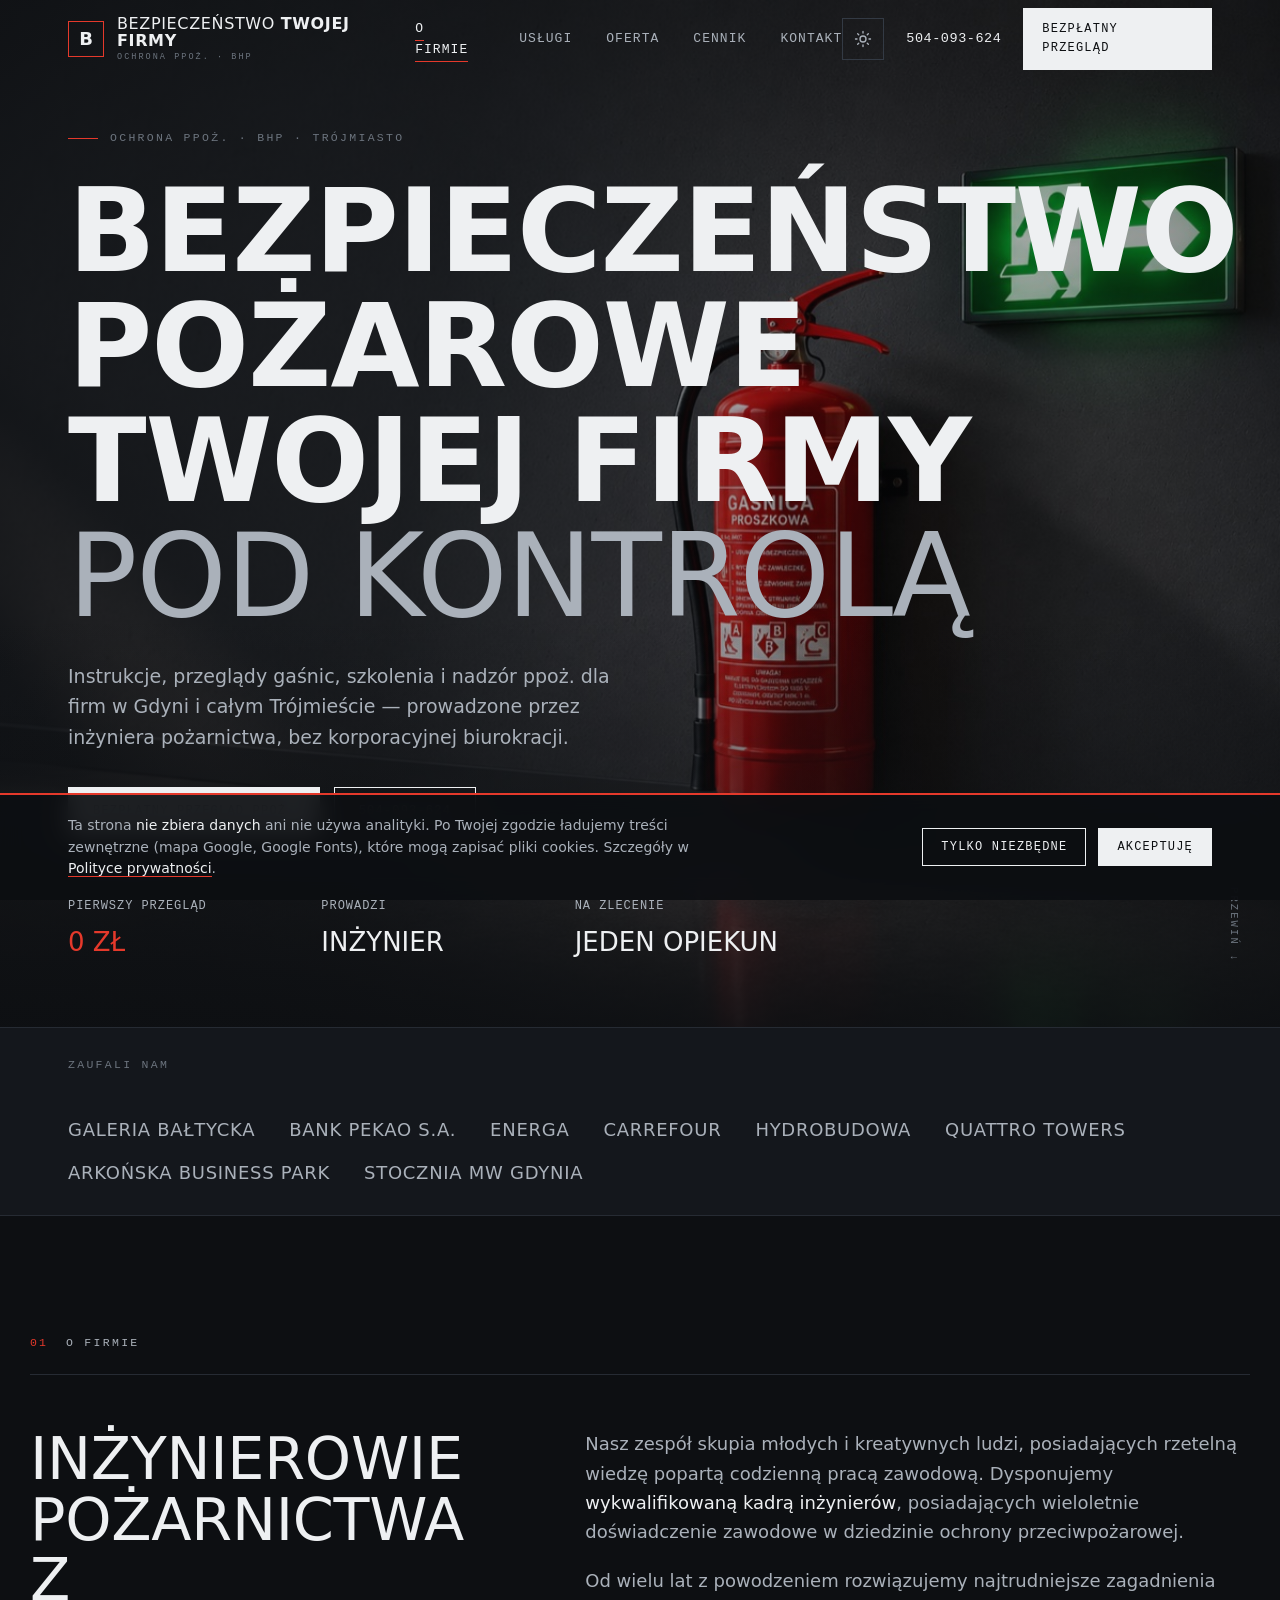
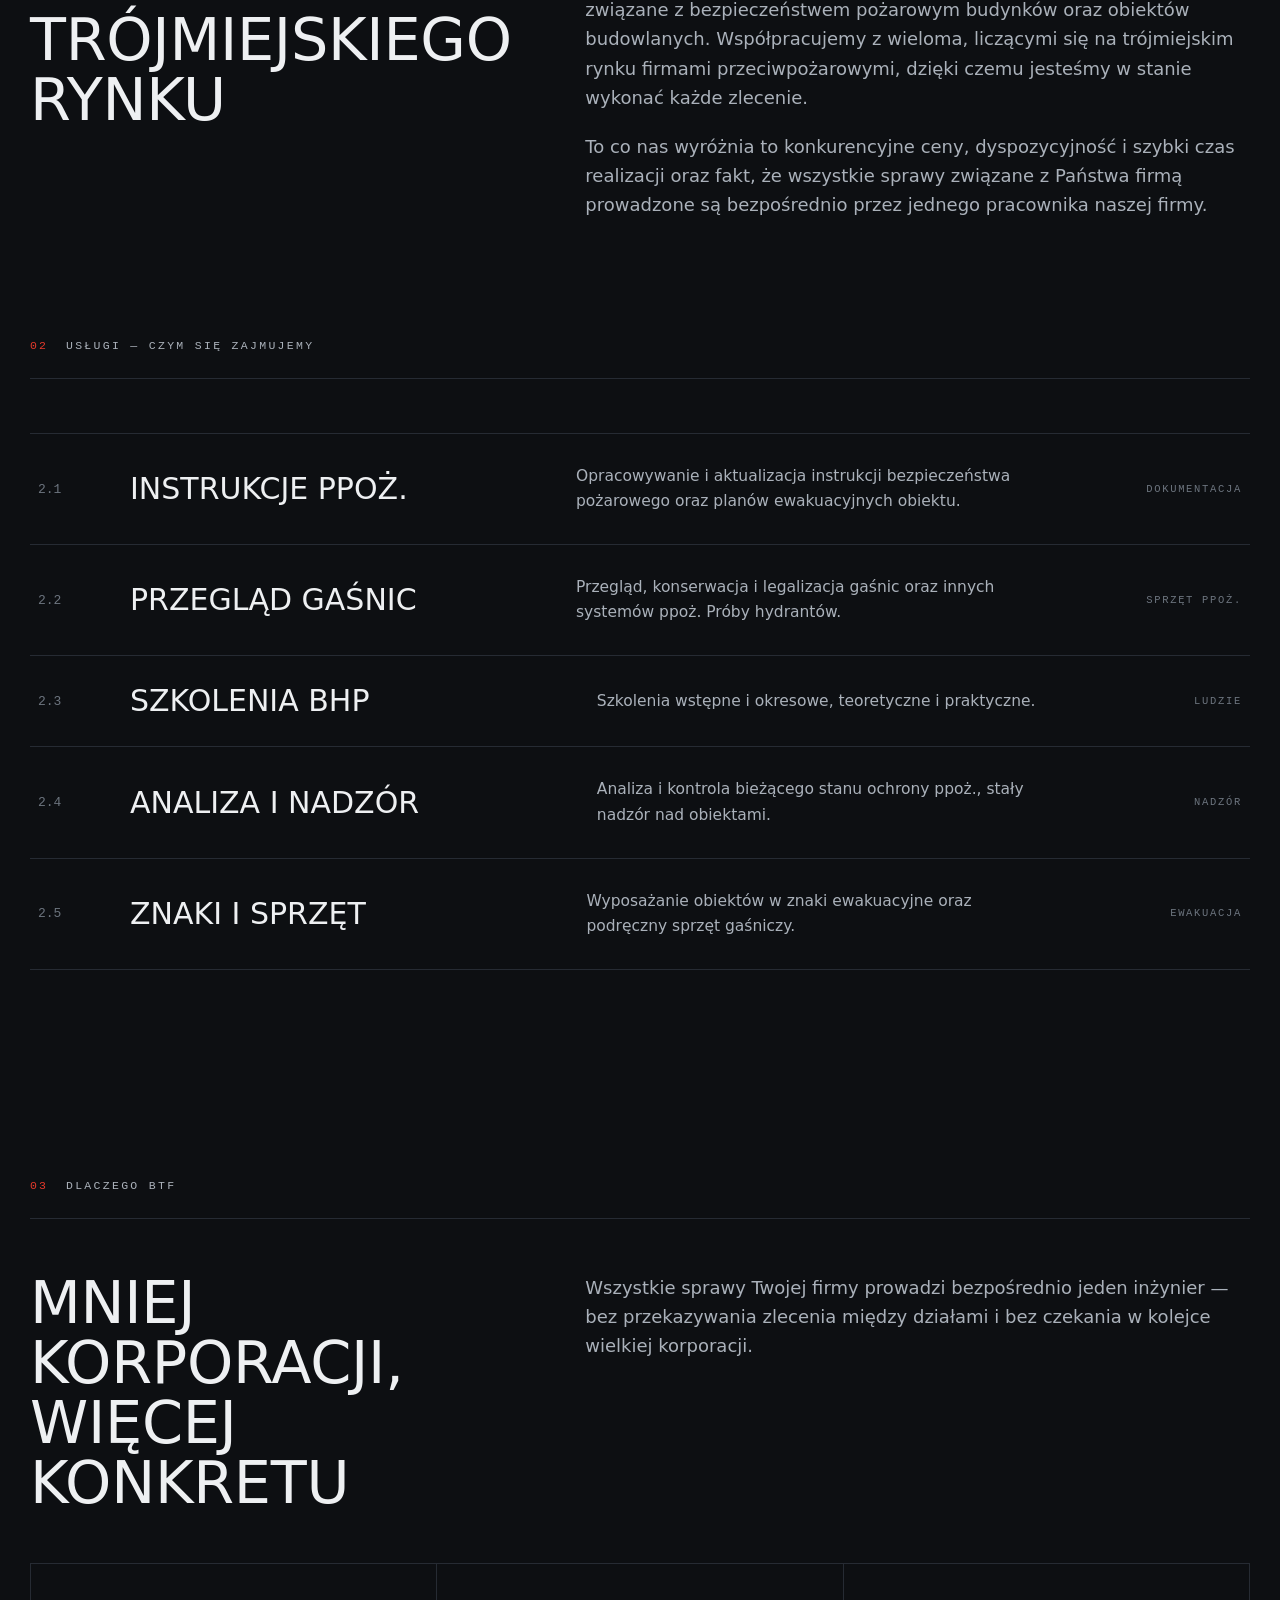
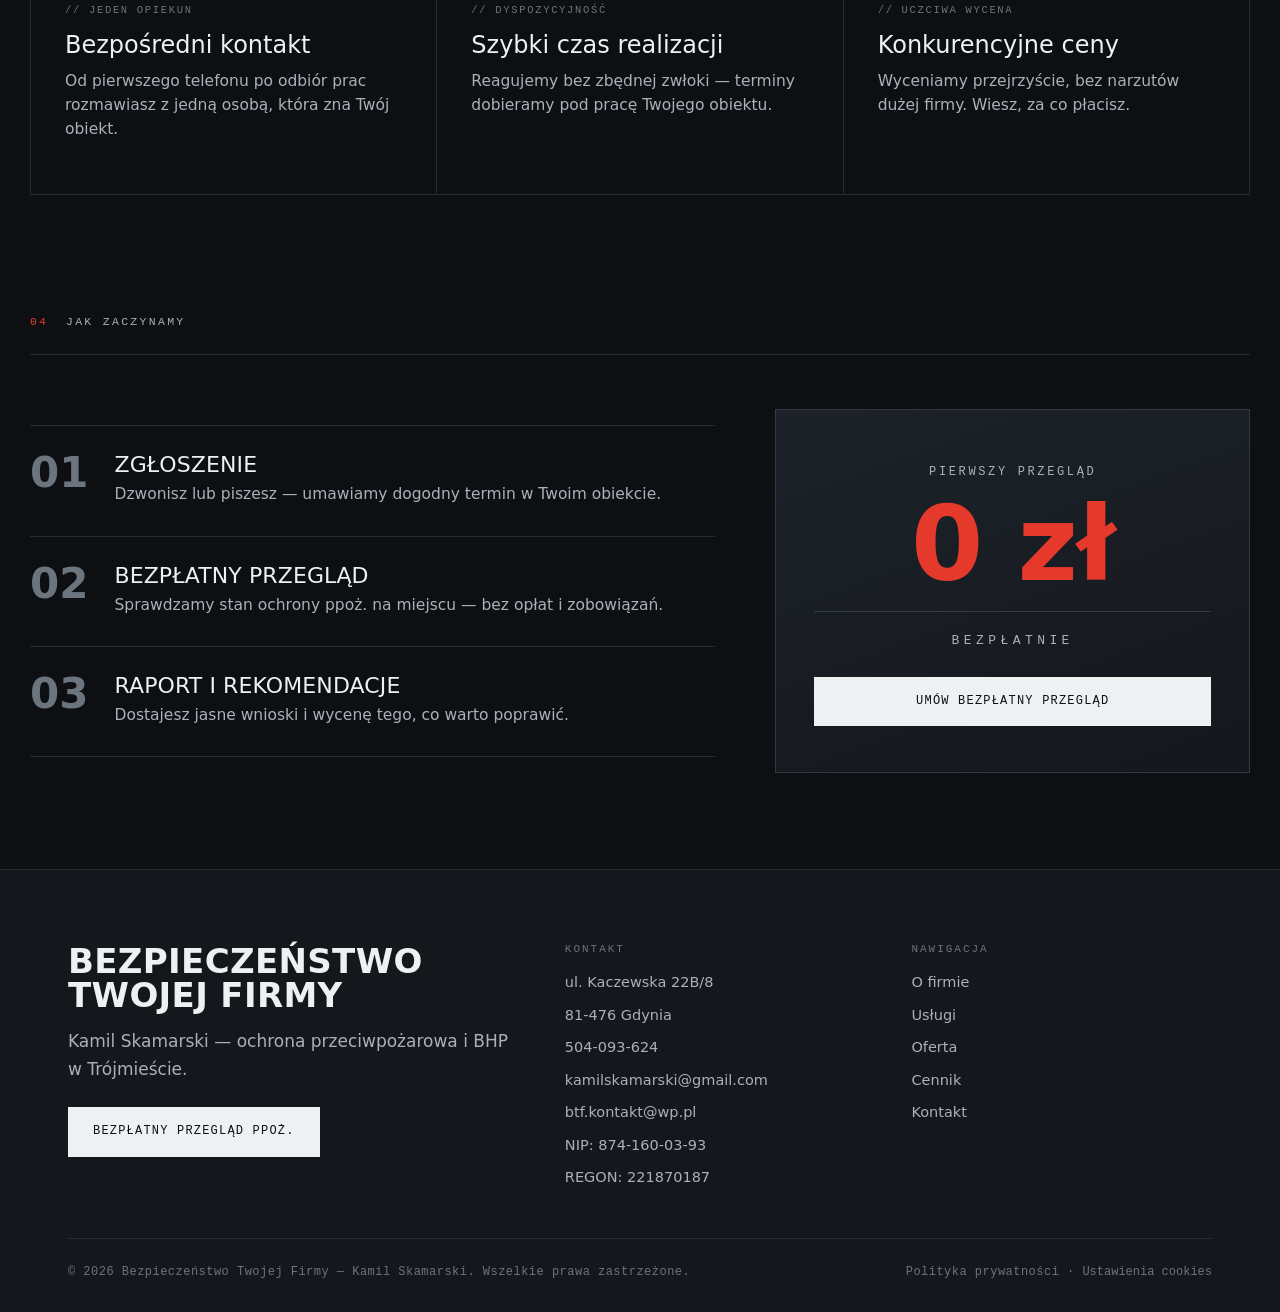
==== commit 4a9134f8: "feat(theme): add dark/light theme toggle (imported design update) - Re-import carbon.css/nav.js + in" ====
--- a/index.html
+++ b/index.html
@@ -12,6 +12,7 @@
 <meta property="og:type" content="website">
 <meta property="og:url" content="https://btf-gdynia.pl/">
 <meta property="og:image" content="assets/img/og-default.jpg">
+<script>(function(){try{var t=localStorage.getItem('btf-theme');if(t&&t!=='dark')document.documentElement.dataset.theme=t;}catch(e){}}())</script>
 <link rel="stylesheet" href="assets/css/carbon.css">
 <script type="application/ld+json">
 {
@@ -39,8 +40,8 @@
   .hero{position:relative;min-height:768px;display:flex;align-items:flex-end;overflow:hidden}
   .hero__bg{position:absolute;inset:0}
   .hero__bg img{width:100%;height:100%;object-fit:cover;object-position:60% center}
-  .hero__bg::after{content:"";position:absolute;inset:0;background:linear-gradient(100deg,rgba(13,15,18,.94) 0%,rgba(13,15,18,.78) 34%,rgba(13,15,18,.28) 62%,rgba(13,15,18,.55) 100%)}
-  .hero__bg::before{content:"";position:absolute;inset:0;z-index:1;background:linear-gradient(transparent 60%,rgba(13,15,18,.9))}
+  .hero__bg::after{content:"";position:absolute;inset:0;background:var(--hero-grad)}
+  .hero__bg::before{content:"";position:absolute;inset:0;z-index:1;background:var(--hero-fade)}
   .hero .wrap{position:relative;z-index:2;padding-bottom:64px;padding-top:120px;width:100%}
   .hero .ey{display:inline-flex;align-items:center;gap:12px;margin-bottom:26px}
   .hero .ey::before{content:"";width:30px;height:1px;background:var(--accent)}
@@ -53,7 +54,7 @@
   .hero__tags li{flex:1;padding:18px 0 0;font-family:var(--mono);font-size:12px;text-transform:uppercase;letter-spacing:.08em;color:var(--bone-2)}
   .hero__tags li span{display:block;font-family:var(--disp);font-size:26px;color:var(--bone);letter-spacing:0;margin-top:4px}
   .scroll{position:absolute;right:38px;bottom:64px;z-index:2;font-family:var(--mono);font-size:10.5px;letter-spacing:.2em;color:var(--bone-3);writing-mode:vertical-rl;text-transform:uppercase}
-  @media(max-width:560px){.hero__tags{flex-direction:column;gap:0}.hero__tags li{border-bottom:1px solid var(--line);padding:14px 0}}
+  @media(max-width:560px){.hero h1{font-size:clamp(36px,10.5vw,52px)}.hero__tags{flex-direction:column;gap:0}.hero__tags li{border-bottom:1px solid var(--line);padding:14px 0}}
 </style>
 </head>
 <body>
--- a/assets/css/carbon.css
+++ b/assets/css/carbon.css
@@ -1,6 +1,7 @@
 /* ===========================================================================
    BTF — "Carbon" — wspólny arkusz stylów dla całej witryny.
    Ciemny, kinowy kierunek: węgiel + kość, kondensowany Oswald, etykiety mono.
+   Jasny motyw przez :root[data-theme="light"] (przełącznik w nagłówku).
    =========================================================================== */
 /* Web fonts (Google Fonts) are injected by assets/js/consent.js ONLY after the
    user accepts cookies/third-party content. Fallback system fonts before that. */
@@ -14,8 +15,25 @@
   --sans:"IBM Plex Sans",system-ui,sans-serif;
   --accent:#E5392B;        /* ppoż. red — akcent sygnałowy na ciemnym tle */
   --accent-2:#ff5947;      /* jaśniejszy wariant na hover/tekst */
+  /* nakładki na zdjęcia (zmienne, by przełączać motyw) */
+  --banner-top:rgba(13,15,18,.5); --banner-bot:rgba(13,15,18,.65);
+  --cap-bg:rgba(13,15,18,.55);
+  --hero-grad:linear-gradient(100deg,rgba(13,15,18,.94) 0%,rgba(13,15,18,.78) 34%,rgba(13,15,18,.28) 62%,rgba(13,15,18,.55) 100%);
+  --hero-fade:linear-gradient(transparent 60%,rgba(13,15,18,.9));
   --wrap:1220px;
 }
+/* ---- Jasny motyw (przełącznik w nagłówku) ---- */
+:root[data-theme="light"]{
+  --bg:#f4f5f7; --bg-2:#eaecef; --panel:#ffffff; --raise:#ffffff;
+  --bone:#16191d; --bone-2:#4b535b; --bone-3:#7c858e;
+  --line:#e0e4e8; --line-2:#ccd2d8;
+  --accent:#D7261E; --accent-2:#b51c15;
+  --banner-top:rgba(244,245,247,.12); --banner-bot:rgba(244,245,247,.38);
+  --cap-bg:rgba(255,255,255,.74);
+  --hero-grad:linear-gradient(100deg,rgba(244,245,247,.95) 0%,rgba(244,245,247,.8) 34%,rgba(244,245,247,.28) 62%,rgba(244,245,247,.58) 100%);
+  --hero-fade:linear-gradient(transparent 55%,rgba(244,245,247,.94));
+}
+:root[data-theme="light"] body{ -webkit-font-smoothing:auto; }
 ::selection{background:var(--accent);color:#fff}
 *{box-sizing:border-box;margin:0;padding:0}
 html{scroll-behavior:smooth}
@@ -49,8 +67,12 @@
 .btn--ghost:hover{background:var(--bone);color:var(--bg)}
 .btn--sm{padding:11px 18px}
 .navtoggle{display:none;background:none;border:1px solid var(--line-2);color:var(--bone);width:44px;height:44px;align-items:center;justify-content:center;cursor:pointer}
+.theme-toggle{background:none;border:1px solid var(--line-2);color:var(--bone-2);width:42px;height:42px;display:inline-flex;align-items:center;justify-content:center;cursor:pointer;transition:.2s;flex:none}
+.theme-toggle:hover{color:var(--bone);border-color:var(--bone-3)}
+.theme-toggle svg{width:18px;height:18px}
 @media(max-width:940px){
   .nav nav,.nav .phone{display:none}
+  .nav-r .btn--sm{display:none}        /* header CTA lives in the mobile menu */
   .navtoggle{display:inline-flex}
   .mobile-nav{position:fixed;inset:78px 0 auto 0;background:var(--bg-2);border-bottom:1px solid var(--line);z-index:49;transform:translateY(-12px);opacity:0;pointer-events:none;transition:.22s}
   .mobile-nav.open{transform:none;opacity:1;pointer-events:auto}
@@ -84,8 +106,8 @@
 .banner{position:relative;overflow:hidden;border-bottom:1px solid var(--line);background:var(--bg-2)}
 .banner img{width:100%;height:clamp(280px,42vw,520px);object-fit:cover;display:block}
 .banner.slim img{height:clamp(200px,26vw,320px)}
-.banner::after{content:"";position:absolute;inset:0;background:linear-gradient(180deg,rgba(13,15,18,.5),transparent 30%,transparent 70%,rgba(13,15,18,.65));pointer-events:none}
-.banner figcaption{position:absolute;left:38px;bottom:24px;z-index:2;font-family:var(--mono);font-size:11px;letter-spacing:.1em;text-transform:uppercase;color:var(--bone-2);background:rgba(13,15,18,.55);backdrop-filter:blur(6px);padding:8px 13px;border:1px solid var(--line-2);max-width:70%}
+.banner::after{content:"";position:absolute;inset:0;background:linear-gradient(180deg,var(--banner-top),transparent 30%,transparent 70%,var(--banner-bot));pointer-events:none}
+.banner figcaption{position:absolute;left:38px;bottom:24px;z-index:2;font-family:var(--mono);font-size:11px;letter-spacing:.1em;text-transform:uppercase;color:var(--bone-2);background:var(--cap-bg);backdrop-filter:blur(6px);padding:8px 13px;border:1px solid var(--line-2);max-width:70%}
 
 /* ---- Cards grid (services / why) ---- */
 .cards{display:grid;grid-template-columns:repeat(6,1fr);gap:1px;background:var(--line);border:1px solid var(--line)}
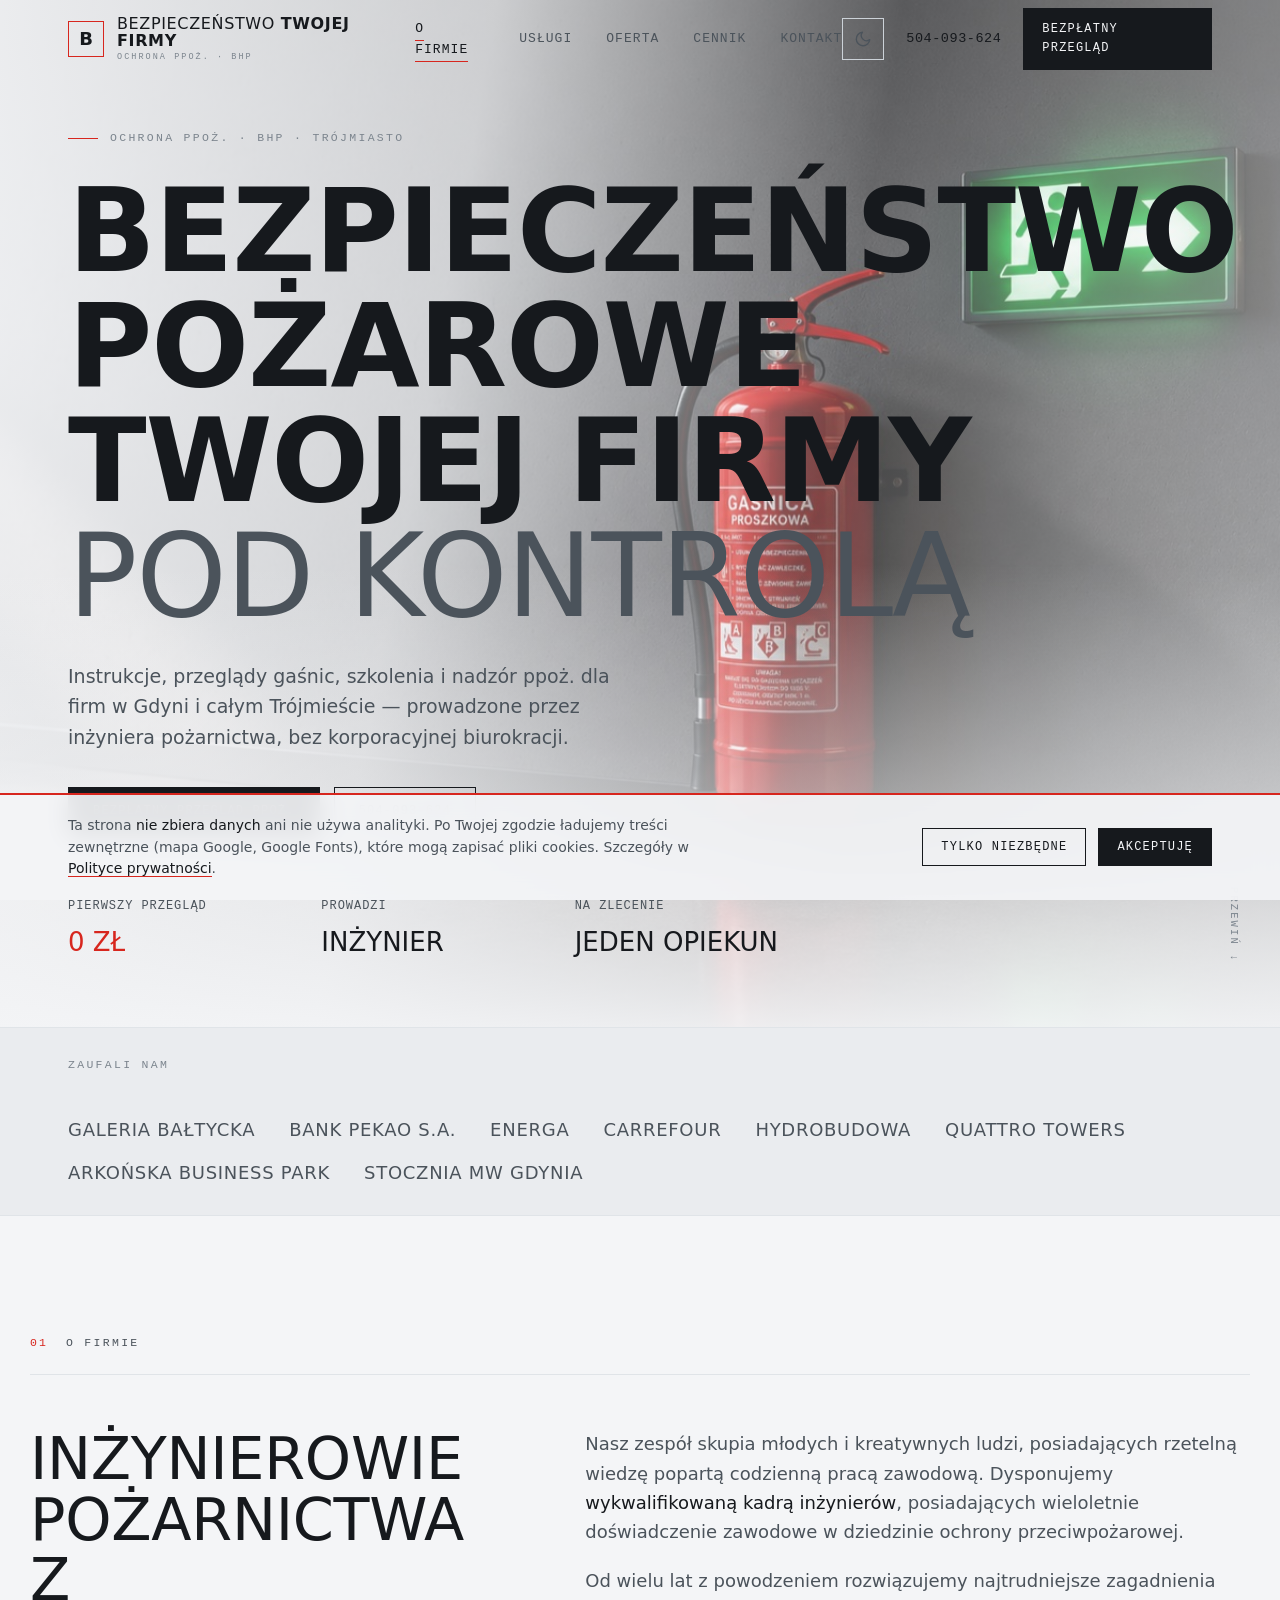
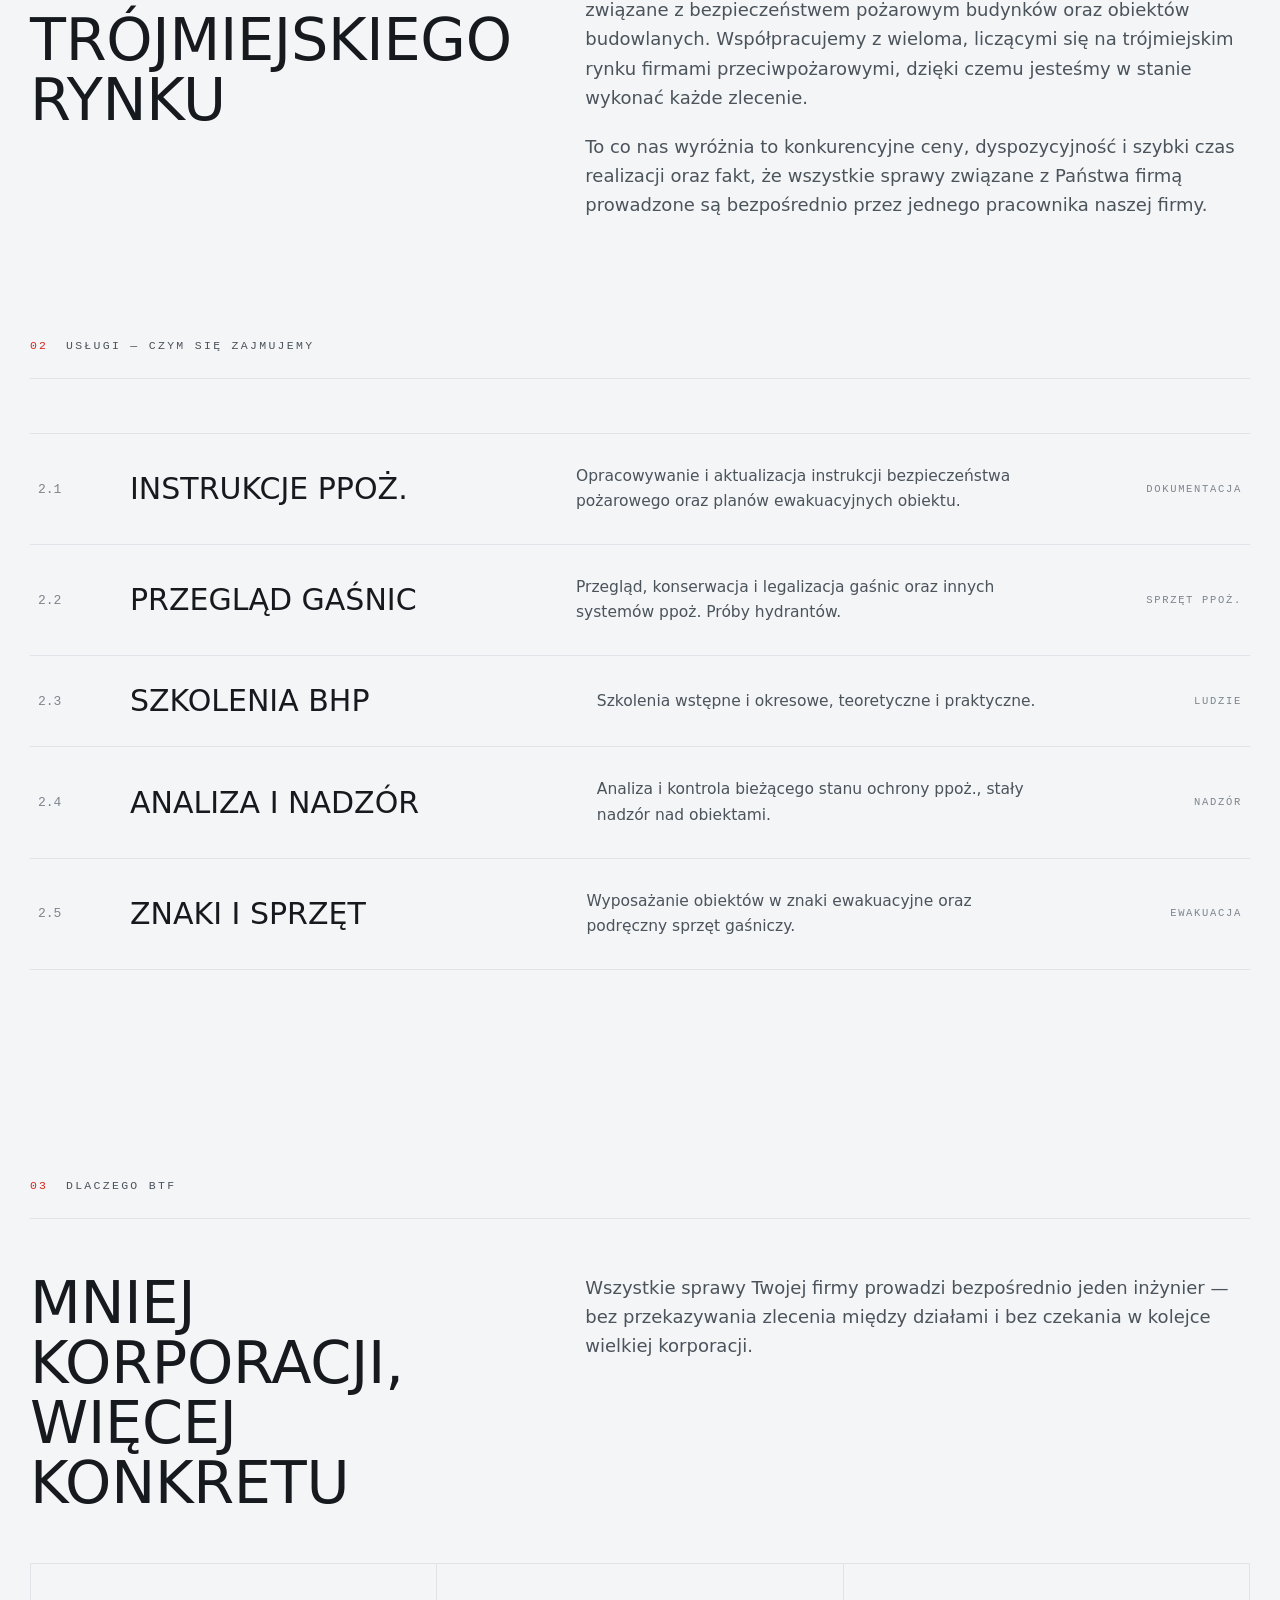
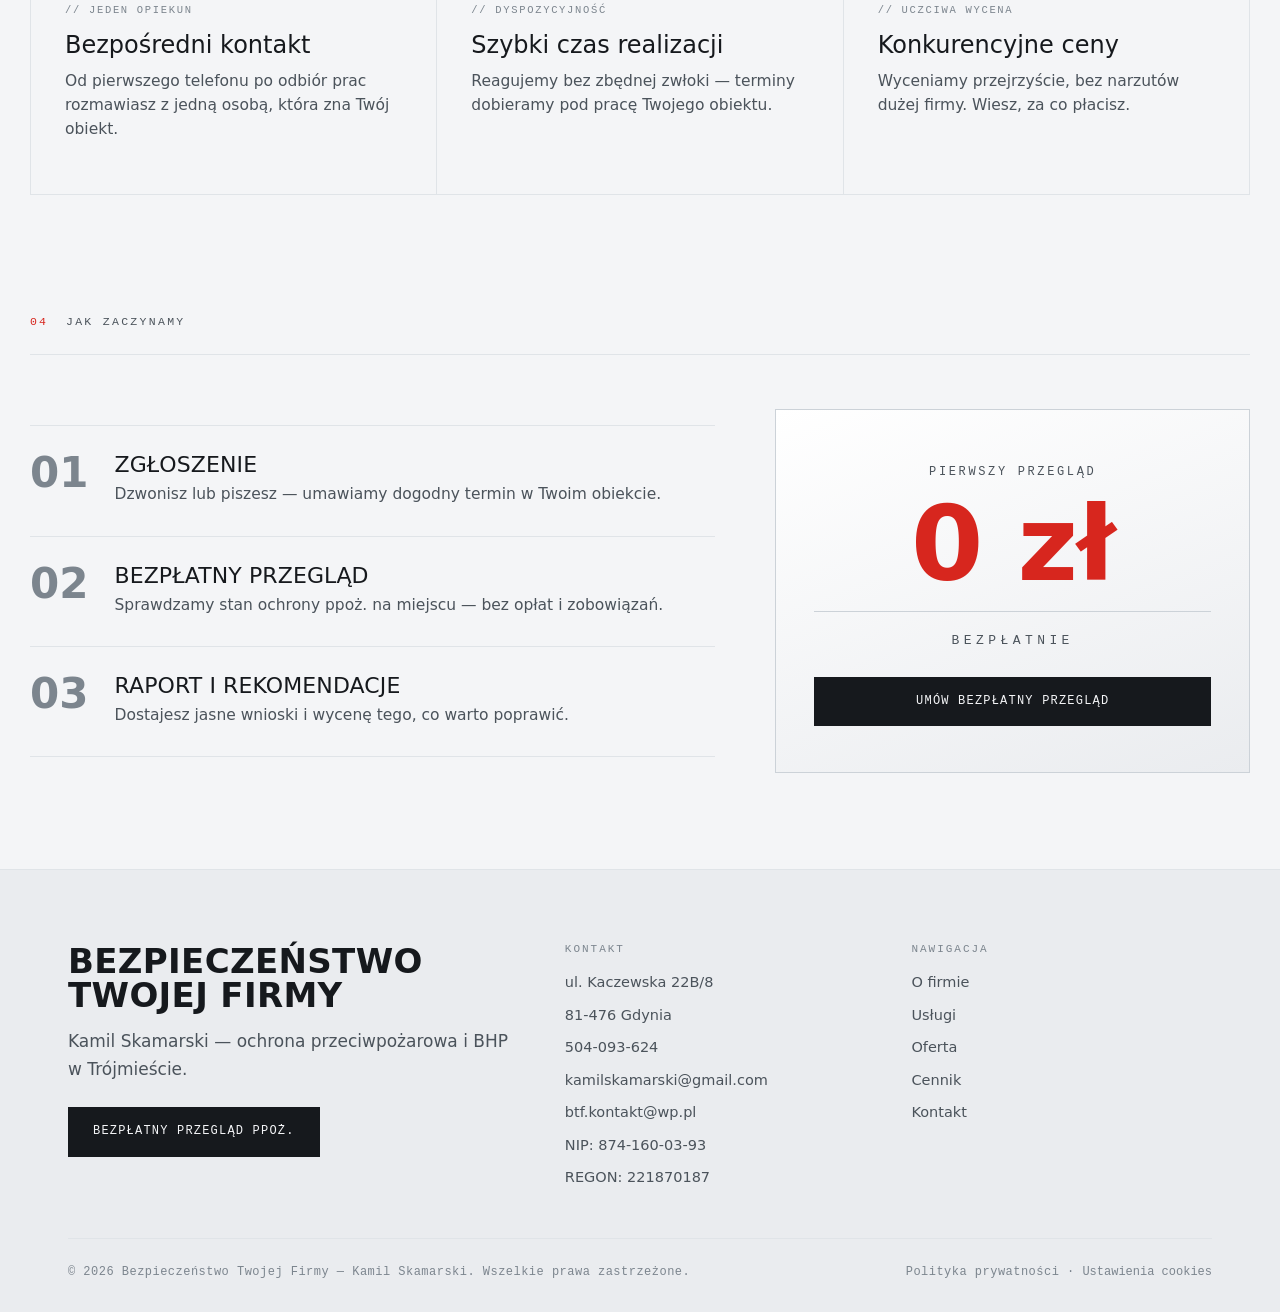
==== commit e7705324: "feat(theme): make light theme the default <html data-theme="light"> on every page (works without JS)" ====
--- a/index.html
+++ b/index.html
@@ -1,5 +1,5 @@
 <!doctype html>
-<html lang="pl">
+<html lang="pl" data-theme="light">
 <head>
 <meta charset="utf-8">
 <meta name="viewport" content="width=device-width, initial-scale=1">
@@ -12,7 +12,7 @@
 <meta property="og:type" content="website">
 <meta property="og:url" content="https://btf-gdynia.pl/">
 <meta property="og:image" content="assets/img/og-default.jpg">
-<script>(function(){try{var t=localStorage.getItem('btf-theme');if(t&&t!=='dark')document.documentElement.dataset.theme=t;}catch(e){}}())</script>
+<script>(function(){try{if(localStorage.getItem('btf-theme')==='dark')document.documentElement.removeAttribute('data-theme');}catch(e){}}())</script>
 <link rel="stylesheet" href="assets/css/carbon.css">
 <script type="application/ld+json">
 {
